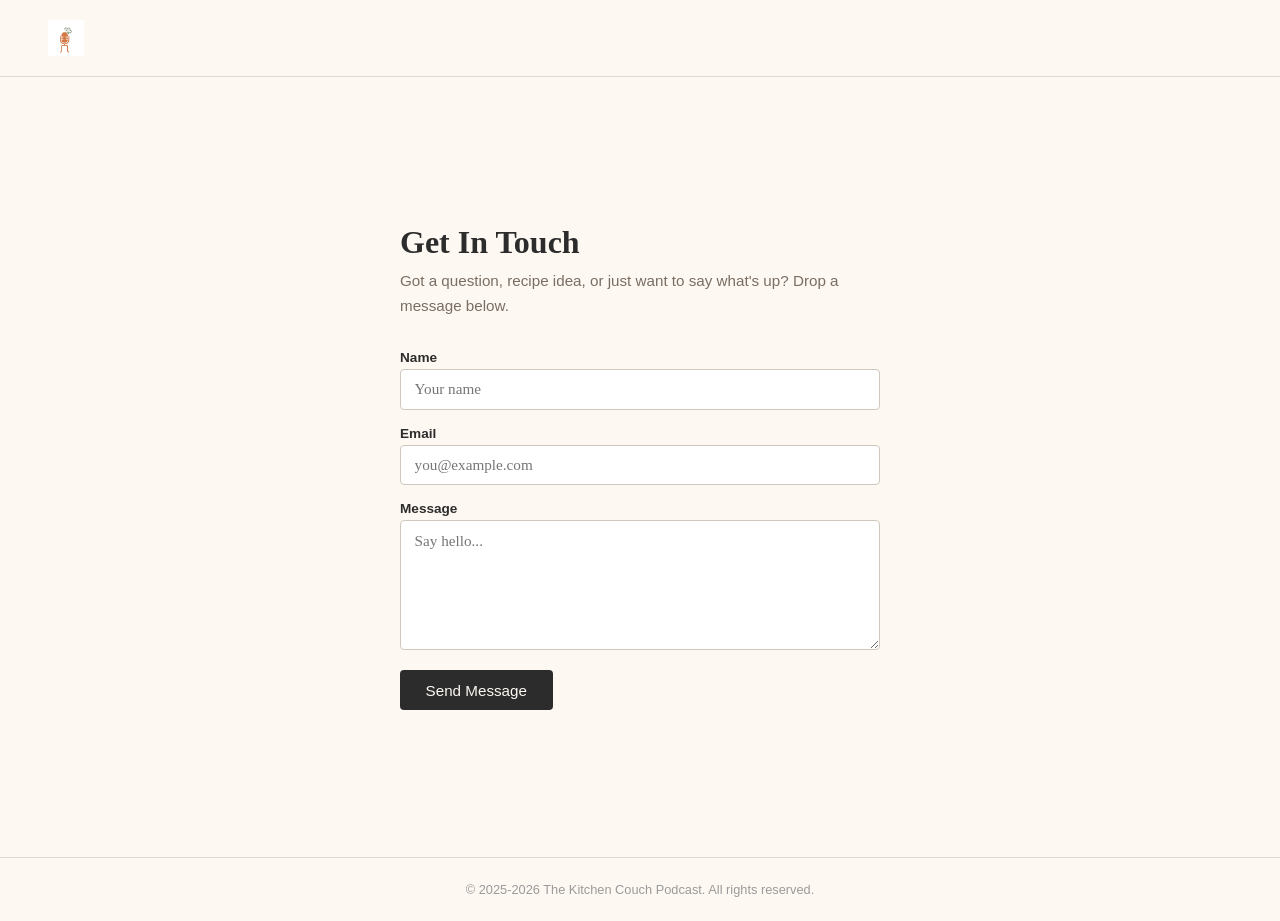
==== contact.html @ 45bda7d1 "march update pt 2" ====
<!DOCTYPE html>
<html lang="en">
<head>
  <meta charset="UTF-8" />
  <meta name="viewport" content="width=device-width, initial-scale=1.0" />
  <title>Contact — The Kitchen Couch Podcast</title>
  <link rel="stylesheet" href="styles.css" />
</head>
<body>

  <nav class="page-nav">
    <a href="index.html" class="page-nav-logo">
      <img src="assets/logo.png" alt="The Kitchen Couch" class="hero-nav-logo-img" onerror="this.style.display='none';this.nextElementSibling.style.display='inline'" />
      <span class="hero-nav-logo" style="display:none">The Kitchen Couch Podcast</span>
    </a>
    <div class="hero-nav-links">
      <!-- <a href="index.html#kitchen">In The Kitchen</a>
      <a href="index.html#couch">On The Couch</a>
      <a href="index.html#dishes">Menu</a>
      <a href="index.html#about">About Me</a> -->
      <!-- <a href="contact.html">Contact</a> -->
    </div>
  </nav>

  <main class="contact-page">
    <div class="contact-container">
      <h1>Get In Touch</h1>
      <p class="contact-intro">Got a question, recipe idea, or just want to say what's up? Drop a message below.</p>
      <form>
        <div>
          <label for="name">Name</label>
          <input type="text" id="name" name="name" placeholder="Your name" />
        </div>
        <div>
          <label for="email">Email</label>
          <input type="email" id="email" name="email" placeholder="you@example.com" />
        </div>
        <div>
          <label for="message">Message</label>
          <textarea id="message" name="message" placeholder="Say hello..."></textarea>
        </div>
        <button type="submit">Send Message</button>
      </form>
    </div>
  </main>

  <footer>
    &copy; 2025-2026 The Kitchen Couch Podcast. All rights reserved.
  </footer>

</body>
</html>
---- styles.css ----
* {
  box-sizing: border-box;
  margin: 0;
  padding: 0;
}

body {
  font-family: Georgia, serif;
  background-color: #fdf8f2;
  color: #2c2c2c;
}

/* ── Hero ── */
.hero {
  background-color: #d57a46;
  color: #fdf8f2;
  min-height: auto;
  display: flex;
  flex-direction: column;
  overflow: hidden;
}

/* Nav inside hero */
.hero-nav {
  display: flex;
  align-items: center;
  justify-content: space-between;
  padding: 1.25rem 3rem;
  border-bottom: 1px solid rgba(200, 169, 126, 0.4);
}

.hero-nav-logo-img {
  height: 36px;
  width: auto;
  display: block;
}

.hero-nav-logo {
  font-family: Georgia, serif;
  font-size: 1rem;
  letter-spacing: 0.08em;
  color: #c8a97e;
  text-transform: uppercase;
}

.hero-nav-links {
  display: flex;
  gap: 0.25rem;
  flex-wrap: wrap;
}

.hero-nav-links a {
  color: #fdf8f2;
  text-decoration: none;
  font-size: 0.85rem;
  font-family: Arial, sans-serif;
  font-weight: 500;
  padding: 0.35rem 0.8rem;
  border-radius: 3px;
  transition: color 0.2s, background 0.2s;
}

.hero-nav-links a:hover {
  color: #fff;
  background: rgba(255, 255, 255, 0.15);
}

/* Hero body: text + photo */
.hero-body {
  flex: 1;
  display: grid;
  grid-template-columns: 1fr 1fr;
  align-items: center;
  gap: 2rem;
  padding: 2.5rem 3rem 2rem 5rem;
  max-width: 1200px;
  width: 100%;
  margin: 0 auto;
}

.hero-text {
  display: flex;
  flex-direction: column;
  gap: 1.25rem;
}

.hero-eyebrow {
  font-family: Arial, sans-serif;
  font-size: 0.8rem;
  letter-spacing: 0.2em;
  text-transform: uppercase;
  color: #c8a97e;
}

.hero-logo {
  max-width: 560px;
  height: auto;
}

.hero-title {
  font-family: Georgia, serif;
  font-size: clamp(2.6rem, 5vw, 4.2rem);
  line-height: 1.1;
  font-weight: normal;
  letter-spacing: -0.01em;
}

.hero-tagline {
  font-family: Arial, sans-serif;
  font-size: 0.97rem;
  line-height: 1.7;
  color: #fde8d8;
  max-width: 420px;
}

.hero-cta-row {
  display: flex;
  flex-wrap: wrap;
  gap: 1rem;
}

.hero-cta {
  display: inline-block;
  background: transparent;
  border: 2px solid #fdf8f2;
  color: #fdf8f2;
  text-decoration: none;
  font-family: Arial, sans-serif;
  font-size: 0.88rem;
  font-weight: 600;
  letter-spacing: 0.08em;
  text-transform: uppercase;
  padding: 0.75rem 2rem;
  border-radius: 2px;
  transition: background 0.2s, color 0.2s;
}

.hero-cta:hover {
  background: #fdf8f2;
  color: #2c2c2c;
}

/* Photo side */
.hero-photo-wrap {
  position: relative;
  height: 624px;
}

.hero-photo {
  width: 100%;
  height: 100%;
  object-fit: contain;
  object-position: bottom;
  display: block;
}

.hero-photo-placeholder {
  display: none;
  width: 100%;
  height: 100%;
  background: linear-gradient(160deg, #3d3530 0%, #1e1a17 100%);
  border: 2px dashed rgba(200, 169, 126, 0.4);
  border-radius: 4px;
  flex-direction: column;
  align-items: center;
  justify-content: center;
  font-family: Arial, sans-serif;
  font-size: 0.95rem;
  color: #8a8078;
  gap: 0.5rem;
  text-align: center;
}

.hero-photo-placeholder span {
  font-size: 0.78rem;
  color: #6a6058;
  font-style: italic;
}

/* ── Sections ── */
main {
  margin: 0 auto;
  padding: 0;
}

section {
  margin-top: 3rem;
  scroll-margin-top: 80px;
}

section h2 {
  font-size: 1.6rem;
  border-bottom: 3px solid #c8a97e;
  padding-bottom: 0.5rem;
  margin-bottom: 1.25rem;
}

/* Full-page sections */
.full-section {
  display: flex;
  align-items: center;
  justify-content: center;
  margin-top: 0;
  padding: 3rem 1.5rem;
  scroll-margin-top: 0;
}

.full-section .section-inner {
  max-width: 1400px;
  width: 100%;
}

.section-header {
  text-align: center;
  margin-bottom: 2rem;
}

.section-header h2 {
  font-size: 2.2rem;
  border-bottom: none;
  padding-bottom: 0;
  margin-bottom: 0.75rem;
}

.section-subtitle {
  font-family: Arial, sans-serif;
  font-size: 1rem;
  color: #7a6e63;
  font-style: italic;
  max-width: 480px;
  margin: 0 auto;
  line-height: 1.6;
}

/* Dark alternate section */
.section-dark {
  background-color: #748c6f;
  color: #fdf8f2;
}

.section-dark .section-header h2 {
  color: #fdf8f2;
}

.section-dark .section-subtitle {
  color: #b0a898;
}

.section-dark .card {
  background: transparent;
  border: none;
}

.section-dark .card h3 {
  color: #fdf8f2;
}

.section-dark .card p {
  color: #b0a898;
}

.section-dark .card .ep-meta {
  color: #c8a97e;
}

.section-dark .carousel-btn {
  background: #fdf8f2;
  color: #748c6f;
}

.section-dark .carousel-btn:hover {
  background: #fff;
}

.section-dark .dot {
  background: #5f7a59;
}

.section-dark .dot.active {
  background: #c8a97e;
}

/* Non-full sections (Menu, About) get constrained width */
#dishes,
#about {
  max-width: 960px;
  margin-left: auto;
  margin-right: auto;
  padding-left: 1.5rem;
  padding-right: 1.5rem;
  padding-bottom: 4rem;
}

/* ── Contact page ── */
.page-nav {
  display: flex;
  align-items: center;
  justify-content: space-between;
  padding: 1.25rem 3rem;
  border-bottom: 1px solid #e0d8cf;
  background: #fdf8f2;
}

.page-nav-logo {
  text-decoration: none;
  display: flex;
  align-items: center;
}

.contact-page {
  min-height: calc(100vh - 120px);
  display: flex;
  align-items: center;
  justify-content: center;
  padding: 3rem 1.5rem;
}

.contact-container {
  max-width: 480px;
  width: 100%;
}

.contact-container h1 {
  font-size: 2rem;
  margin-bottom: 0.5rem;
}

.contact-intro {
  font-family: Arial, sans-serif;
  font-size: 0.95rem;
  color: #7a6e63;
  line-height: 1.6;
  margin-bottom: 2rem;
}

.contact-container form {
  display: flex;
  flex-direction: column;
  gap: 1rem;
}

.contact-container label {
  font-family: Arial, sans-serif;
  font-size: 0.85rem;
  font-weight: 600;
  margin-bottom: 0.25rem;
  display: block;
}

.contact-container input,
.contact-container textarea {
  width: 100%;
  padding: 0.65rem 0.85rem;
  border: 1px solid #d0c8be;
  border-radius: 4px;
  font-size: 0.95rem;
  font-family: Georgia, serif;
  background: #fff;
}

.contact-container textarea {
  min-height: 130px;
  resize: vertical;
}

.contact-container button {
  align-self: flex-start;
  background-color: #2c2c2c;
  color: #fdf8f2;
  border: none;
  padding: 0.7rem 1.6rem;
  font-size: 0.95rem;
  border-radius: 4px;
  cursor: pointer;
  transition: background 0.2s;
}

.contact-container button:hover {
  background-color: #c8a97e;
  color: #2c2c2c;
}

/* ── Carousel ── */
.carousel {
  position: relative;
  padding: 0 3rem;
}

.carousel-viewport {
  overflow: hidden;
  border-radius: 6px;
}

.carousel-track {
  display: flex;
  gap: 1rem;
  transition: transform 0.4s ease;
  position: relative;
}

.carousel-btn {
  position: absolute;
  top: 40%;
  transform: translateY(-50%);
  background: #c8a97e;
  border: none;
  color: #fff;
  font-size: 2rem;
  width: 2.5rem;
  height: 2.5rem;
  border-radius: 50%;
  cursor: pointer;
  z-index: 1;
  line-height: 1;
  display: flex;
  align-items: center;
  justify-content: center;
  transition: background 0.2s;
}

.carousel-btn:hover {
  background: #2c2c2c;
}

.prev-btn { left: 0; }
.next-btn { right: 0; }

.carousel-dots {
  display: flex;
  justify-content: center;
  gap: 0.5rem;
  margin-top: 1rem;
}

.dot {
  width: 9px;
  height: 9px;
  border-radius: 50%;
  background: #d0c8be;
  cursor: pointer;
  border: none;
  padding: 0;
  transition: background 0.2s;
}

.dot.active {
  background: #c8a97e;
}

/* ── Episode Cards ── */
.card {
  flex: 0 0 calc((100% - 4 * 1rem) / 5);
  min-width: 0;
  background: transparent;
  border: none;
  border-radius: 8px;
  padding: 0;
  box-sizing: border-box;
  overflow: hidden;
}

.card h3 {
  font-size: 0.85rem;
  margin: 0.6rem 0 0.25rem;
  line-height: 1.3;
}

.card p {
  font-size: 0.78rem;
  color: #5a5a5a;
  font-family: Arial, sans-serif;
  line-height: 1.4;
}

.card .ep-meta {
  margin-top: 0.3rem;
  font-size: 0.72rem;
  color: #c8a97e;
  font-family: Arial, sans-serif;
  font-weight: 600;
}

.card-video {
  position: relative;
  padding-bottom: 56.25%;
  height: 0;
  overflow: hidden;
  border-radius: 8px;
}

.card-video iframe {
  position: absolute;
  top: 0;
  left: 0;
  width: 100%;
  height: 100%;
  border-radius: 8px;
}

.card-spotify {
  margin-top: 0.5rem;
  border-radius: 8px;
}

/* ── Dishes ── */
.dish-list {
  list-style: none;
  display: grid;
  grid-template-columns: repeat(auto-fill, minmax(220px, 1fr));
  gap: 0.75rem;
}

.dish-list li {
  background: #fff;
  border-left: 4px solid #c8a97e;
  padding: 0.75rem 1rem;
  border-radius: 0 4px 4px 0;
  font-family: Arial, sans-serif;
  font-size: 0.9rem;
  color: #3a3a3a;
}

/* ── About ── */
#about p {
  font-size: 1rem;
  line-height: 1.8;
  color: #3a3a3a;
  max-width: 680px;
}


/* ── Footer ── */
footer {
  text-align: center;
  padding: 1.5rem;
  font-family: Arial, sans-serif;
  font-size: 0.8rem;
  color: #9a9a9a;
  border-top: 1px solid #e0d8cf;
}

/* ── Modal ── */
.modal-overlay {
  display: none;
  position: fixed;
  inset: 0;
  background: rgba(0, 0, 0, 0.55);
  z-index: 100;
  align-items: center;
  justify-content: center;
  padding: 1rem;
}

.modal-overlay.open {
  display: flex;
}

.modal {
  background: #fdf8f2;
  border-radius: 8px;
  max-width: 560px;
  width: 100%;
  padding: 2rem;
  position: relative;
  max-height: 90vh;
  overflow-y: auto;
}

.modal h3 {
  font-size: 1.2rem;
  margin-bottom: 0.5rem;
}

.modal .ep-meta {
  font-size: 0.8rem;
  color: #c8a97e;
  font-family: Arial, sans-serif;
  font-weight: 600;
  margin-bottom: 1rem;
}

.modal p {
  font-size: 0.95rem;
  line-height: 1.7;
  color: #3a3a3a;
  font-family: Arial, sans-serif;
}

.modal-close {
  position: absolute;
  top: 1rem;
  right: 1rem;
  background: none;
  border: none;
  font-size: 1.4rem;
  cursor: pointer;
  color: #7a6e63;
  line-height: 1;
}

.modal-close:hover {
  color: #2c2c2c;
}

.read-more {
  background: none;
  border: none;
  color: #c8a97e;
  font-family: Arial, sans-serif;
  font-size: 0.82rem;
  font-weight: 600;
  cursor: pointer;
  padding: 0;
  margin-left: 4px;
  text-decoration: underline;
}

.read-more:hover {
  color: #2c2c2c;
}

/* ── Responsive ── */
@media (max-width: 900px) {
  .hero-body {
    grid-template-columns: 1fr;
    padding: 2.5rem 2rem;
    gap: 2.5rem;
  }
  .hero-photo-wrap {
    height: 340px;
  }
  .hero-nav {
    padding: 1rem 2rem;
  }
}

@media (max-width: 700px) {
  .carousel { padding: 0 2rem; }
  .card { flex: 0 0 100%; }
  .hero-nav,
  .page-nav {
    flex-direction: column;
    gap: 0.75rem;
    align-items: flex-start;
  }
  .full-section {
    padding: 3rem 1rem;
  }
  .section-header h2 {
    font-size: 1.6rem;
  }
}

@media (max-width: 600px) {
  .hero-nav-links a { font-size: 0.75rem; padding: 0.3rem 0.5rem; }
}
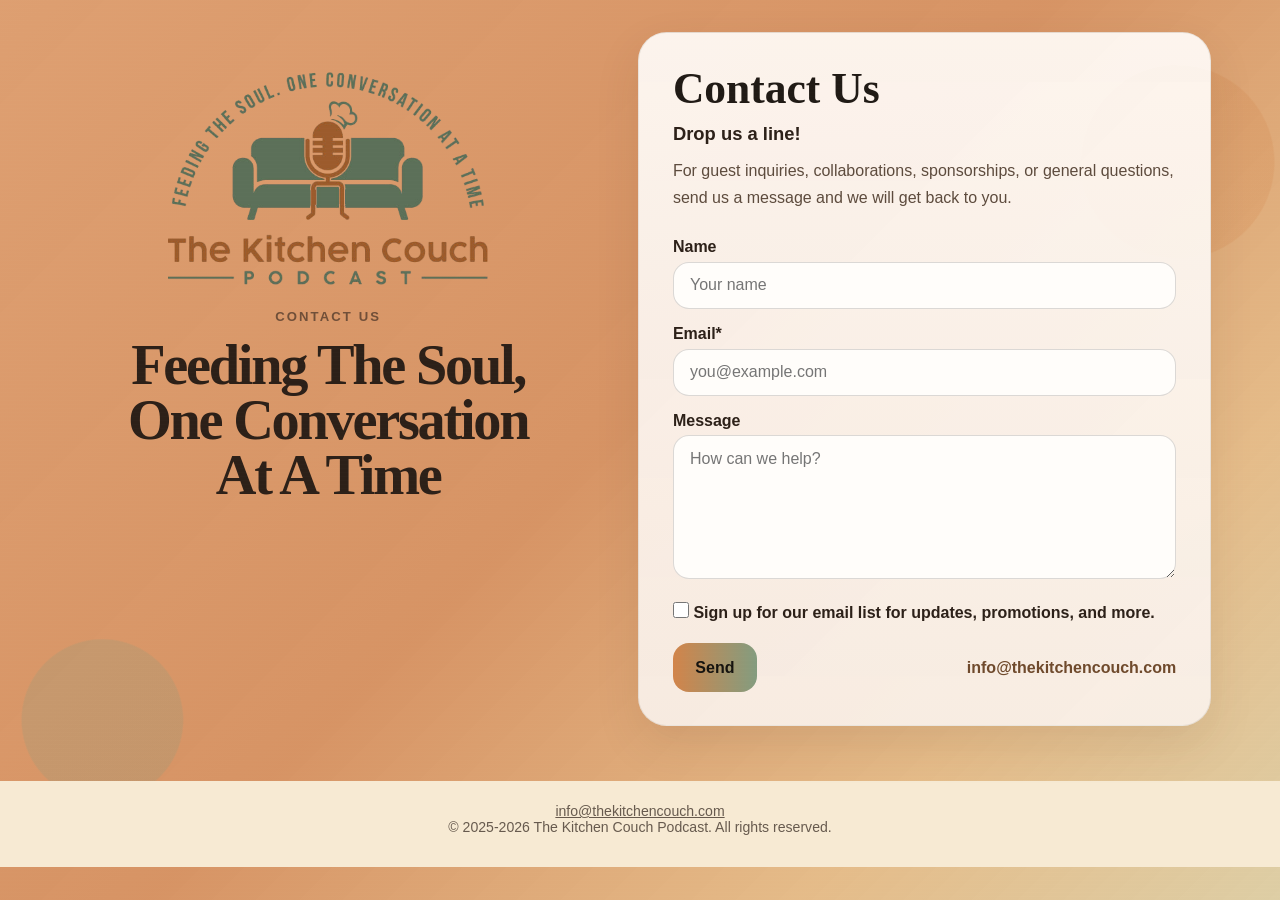
==== commit 389ee160: "added contact page" ====
--- a/contact.html
+++ b/contact.html
@@ -6,47 +6,76 @@
   <title>Contact — The Kitchen Couch Podcast</title>
   <link rel="stylesheet" href="styles.css" />
 </head>
-<body>
+<body class="contact-body">
+  <div class="site-shell">
+    <main class="contact-page">
+      <section class="contact-hero">
+        <img src="assets/logo-nobg-tight.png" alt="The Kitchen Couch Podcast logo" class="contact-logo-mark" />
+        <p class="contact-kicker">Contact Us</p>
+        <h1>Feeding The Soul,<br />One Conversation<br />At A Time</h1>
+      </section>
 
-  <nav class="page-nav">
-    <a href="index.html" class="page-nav-logo">
-      <img src="assets/logo.png" alt="The Kitchen Couch" class="hero-nav-logo-img" onerror="this.style.display='none';this.nextElementSibling.style.display='inline'" />
-      <span class="hero-nav-logo" style="display:none">The Kitchen Couch Podcast</span>
-    </a>
-    <div class="hero-nav-links">
-      <!-- <a href="index.html#kitchen">In The Kitchen</a>
-      <a href="index.html#couch">On The Couch</a>
-      <a href="index.html#dishes">Menu</a>
-      <a href="index.html#about">About Me</a> -->
-      <!-- <a href="contact.html">Contact</a> -->
-    </div>
-  </nav>
+      <section class="contact-container">
+        <h2>Contact Us</h2>
+        <p class="contact-intro">Drop us a line!</p>
+        <p class="contact-copy">For guest inquiries, collaborations, sponsorships, or general questions, send us a message and we will get back to you.</p>
 
-  <main class="contact-page">
-    <div class="contact-container">
-      <h1>Get In Touch</h1>
-      <p class="contact-intro">Got a question, recipe idea, or just want to say what's up? Drop a message below.</p>
-      <form>
-        <div>
-          <label for="name">Name</label>
-          <input type="text" id="name" name="name" placeholder="Your name" />
-        </div>
-        <div>
-          <label for="email">Email</label>
-          <input type="email" id="email" name="email" placeholder="you@example.com" />
-        </div>
-        <div>
-          <label for="message">Message</label>
-          <textarea id="message" name="message" placeholder="Say hello..."></textarea>
-        </div>
-        <button type="submit">Send Message</button>
-      </form>
-    </div>
-  </main>
+        <form class="contact-form" id="contact-form">
+          <div class="contact-field">
+            <label for="name">Name</label>
+            <input type="text" id="name" name="name" placeholder="Your name" />
+          </div>
 
-  <footer>
-    &copy; 2025-2026 The Kitchen Couch Podcast. All rights reserved.
-  </footer>
+          <div class="contact-field">
+            <label for="email">Email<span aria-hidden="true">*</span></label>
+            <input type="email" id="email" name="email" placeholder="you@example.com" required />
+          </div>
 
+          <div class="contact-field">
+            <label for="message">Message</label>
+            <textarea id="message" name="message" placeholder="How can we help?"></textarea>
+          </div>
+
+          <label class="contact-checkbox">
+            <input type="checkbox" id="updates" name="updates" />
+            <span>Sign up for our email list for updates, promotions, and more.</span>
+          </label>
+
+          <div class="contact-actions">
+            <button type="submit">Send</button>
+            <a class="contact-email-link" href="mailto:info@thekitchencouch.com">info@thekitchencouch.com</a>
+          </div>
+        </form>
+      </section>
+    </main>
+
+    <footer>
+      <p><a href="mailto:info@thekitchencouch.com">info@thekitchencouch.com</a></p>
+      &copy; 2025-2026 The Kitchen Couch Podcast. All rights reserved.
+    </footer>
+  </div>
+
+  <script>
+    const contactForm = document.getElementById("contact-form");
+    if (contactForm) {
+      contactForm.addEventListener("submit", (event) => {
+        event.preventDefault();
+
+        const formData = new FormData(contactForm);
+        const name = (formData.get("name") || "").toString().trim();
+        const email = (formData.get("email") || "").toString().trim();
+        const message = (formData.get("message") || "").toString().trim();
+        const wantsUpdates = formData.get("updates") ? "Yes" : "No";
+
+        const subjectName = name || "Website Inquiry";
+        const subject = encodeURIComponent(`Kitchen Couch Contact - ${subjectName}`);
+        const body = encodeURIComponent(
+          `Name: ${name || "N/A"}\nEmail: ${email}\nEmail List Sign Up: ${wantsUpdates}\n\nMessage:\n${message || "N/A"}`
+        );
+
+        window.location.href = `mailto:info@thekitchencouch.com?subject=${subject}&body=${body}`;
+      });
+    }
+  </script>
 </body>
 </html>
--- a/styles.css
+++ b/styles.css
@@ -1,554 +1,1133 @@
+:root {
+  --orange: #d2844a;
+  --orange-deep: #bc7342;
+  --orange-soft: #e2a26f;
+  --green: #839c7f;
+  --green-deep: #667c62;
+  --green-soft: #a4b7a0;
+  --cream: #fdf8f2;
+  --ink: #2c2018;
+  --ink-soft: #5d4b3d;
+  --line: rgba(253, 248, 242, 0.28);
+  --shadow: 0 22px 70px rgba(60, 33, 14, 0.18);
+}
+
 * {
   box-sizing: border-box;
   margin: 0;
   padding: 0;
 }
 
+html {
+  scroll-behavior: smooth;
+}
+
 body {
-  font-family: Georgia, serif;
-  background-color: #fdf8f2;
-  color: #2c2c2c;
-}
-
-/* ── Hero ── */
+  min-height: 100vh;
+  font-family: "Trebuchet MS", "Gill Sans", sans-serif;
+  color: var(--ink);
+  background:
+    radial-gradient(circle at top left, rgba(240, 177, 123, 0.28), transparent 28%),
+    radial-gradient(circle at 85% 18%, rgba(169, 197, 152, 0.34), transparent 24%),
+    linear-gradient(180deg, #f4d6bc 0%, #f1e5d7 18%, #ddebd9 52%, #f6e3d2 100%);
+  overflow-x: hidden;
+}
+
+img {
+  display: block;
+  max-width: 100%;
+}
+
+a {
+  color: inherit;
+}
+
+.site-shell {
+  position: relative;
+  overflow: clip;
+}
+
+.site-shell::before,
+.site-shell::after {
+  content: "";
+  position: fixed;
+  width: 42vw;
+  height: 42vw;
+  border-radius: 50%;
+  filter: blur(110px);
+  opacity: 0.3;
+  pointer-events: none;
+  z-index: -1;
+}
+
+.site-shell::before {
+  top: -10vw;
+  left: -12vw;
+  background: rgba(213, 122, 70, 0.65);
+}
+
+.site-shell::after {
+  right: -10vw;
+  bottom: 10vh;
+  background: rgba(95, 132, 89, 0.55);
+}
+
+.immersive-main::after {
+  content: "";
+  position: absolute;
+  inset: 0;
+  pointer-events: none;
+  background:
+    radial-gradient(circle at 6% 24%, rgba(213, 122, 70, 0.22) 0 2.7rem, transparent 2.8rem),
+    radial-gradient(circle at 9% 28%, rgba(253, 248, 242, 0.55) 0 0.7rem, transparent 0.75rem),
+    radial-gradient(circle at 94% 17%, rgba(95, 132, 89, 0.2) 0 3.1rem, transparent 3.2rem),
+    radial-gradient(circle at 88% 20%, rgba(253, 248, 242, 0.5) 0 0.82rem, transparent 0.9rem),
+    radial-gradient(circle at 10% 78%, rgba(95, 132, 89, 0.18) 0 4rem, transparent 4.1rem),
+    radial-gradient(circle at 92% 74%, rgba(213, 122, 70, 0.18) 0 3.4rem, transparent 3.5rem),
+    radial-gradient(circle at 86% 79%, rgba(253, 248, 242, 0.46) 0 0.92rem, transparent 1rem);
+  z-index: 0;
+}
+
 .hero {
-  background-color: #d57a46;
-  color: #fdf8f2;
-  min-height: auto;
-  display: flex;
-  flex-direction: column;
-  overflow: hidden;
-}
-
-/* Nav inside hero */
+  position: relative;
+  min-height: 100vh;
+  padding: 1.4rem clamp(1.2rem, 2vw, 2rem) 0;
+  color: var(--cream);
+  background:
+    radial-gradient(circle at 12% 15%, rgba(255, 225, 196, 0.18), transparent 20%),
+    radial-gradient(circle at 78% 20%, rgba(190, 228, 176, 0.24), transparent 22%),
+    radial-gradient(circle at 50% 72%, rgba(245, 216, 176, 0.16), transparent 28%),
+    linear-gradient(135deg, #c96f3e 0%, #d8864d 33%, #6f8d63 68%, #537651 100%);
+}
+
+.hero::before,
+.hero::after {
+  content: "";
+  position: absolute;
+  border-radius: 44% 56% 59% 41% / 43% 40% 60% 57%;
+  opacity: 0.35;
+  animation: floatBlob 16s ease-in-out infinite;
+}
+
+.hero::before {
+  width: 28rem;
+  height: 28rem;
+  top: -8rem;
+  right: -8rem;
+  background: rgba(255, 192, 115, 0.32);
+}
+
+.hero::after {
+  width: 22rem;
+  height: 22rem;
+  left: -7rem;
+  bottom: 12rem;
+  background: rgba(104, 145, 103, 0.28);
+  animation-duration: 20s;
+}
+
+.hero-aurora,
+.hero-grid,
+.hero-ribbon,
+.hero-nav,
+.hero-body {
+  position: relative;
+  z-index: 1;
+}
+
+.hero-aurora {
+  position: absolute;
+  inset: auto;
+  width: 36rem;
+  height: 36rem;
+  border-radius: 50%;
+  filter: blur(80px);
+  opacity: 0.4;
+  animation: pulseGlow 11s ease-in-out infinite;
+}
+
+.hero-aurora-left {
+  top: 6rem;
+  left: -8rem;
+  background: rgba(255, 189, 126, 0.6);
+}
+
+.hero-aurora-right {
+  right: -6rem;
+  bottom: 7rem;
+  background: rgba(112, 151, 104, 0.45);
+  animation-delay: -5s;
+}
+
+.hero-grid {
+  position: absolute;
+  inset: 0;
+  background-image:
+    linear-gradient(rgba(255, 255, 255, 0.08) 1px, transparent 1px),
+    linear-gradient(90deg, rgba(255, 255, 255, 0.08) 1px, transparent 1px);
+  background-size: 52px 52px;
+  mask-image: linear-gradient(to bottom, rgba(0, 0, 0, 0.28), transparent 78%);
+  opacity: 0.3;
+}
+
 .hero-nav {
+  max-width: 1280px;
+  margin: 0 auto;
   display: flex;
   align-items: center;
   justify-content: space-between;
-  padding: 1.25rem 3rem;
-  border-bottom: 1px solid rgba(200, 169, 126, 0.4);
+  gap: 1rem;
+}
+
+.hero-brand {
+  display: inline-flex;
+  align-items: center;
+  gap: 0.9rem;
+  text-decoration: none;
 }
 
 .hero-nav-logo-img {
-  height: 36px;
-  width: auto;
-  display: block;
-}
-
-.hero-nav-logo {
-  font-family: Georgia, serif;
-  font-size: 1rem;
+  width: 3rem;
+  height: 3rem;
+  border-radius: 50%;
+  object-fit: cover;
+  box-shadow: 0 8px 20px rgba(0, 0, 0, 0.18);
+}
+
+.hero-brand-text {
+  font-family: Georgia, "Times New Roman", serif;
+  font-size: 0.98rem;
   letter-spacing: 0.08em;
-  color: #c8a97e;
   text-transform: uppercase;
 }
 
 .hero-nav-links {
   display: flex;
-  gap: 0.25rem;
+  align-items: center;
+  gap: 0.7rem;
   flex-wrap: wrap;
 }
 
 .hero-nav-links a {
-  color: #fdf8f2;
   text-decoration: none;
-  font-size: 0.85rem;
-  font-family: Arial, sans-serif;
-  font-weight: 500;
-  padding: 0.35rem 0.8rem;
-  border-radius: 3px;
-  transition: color 0.2s, background 0.2s;
+  padding: 0.75rem 1rem;
+  border-radius: 999px;
+  font-size: 0.9rem;
+  background: rgba(255, 255, 255, 0.08);
+  border: 1px solid rgba(255, 255, 255, 0.15);
+  backdrop-filter: blur(8px);
+  transition: transform 180ms ease, background 180ms ease, border-color 180ms ease;
 }
 
 .hero-nav-links a:hover {
-  color: #fff;
-  background: rgba(255, 255, 255, 0.15);
-}
-
-/* Hero body: text + photo */
+  transform: translateY(-2px);
+  background: rgba(255, 255, 255, 0.16);
+  border-color: rgba(255, 255, 255, 0.28);
+}
+
 .hero-body {
-  flex: 1;
+  max-width: 1280px;
+  margin: 0 auto;
+  min-height: calc(100vh - 6rem);
+  display: grid;
+  grid-template-columns: minmax(0, 1.05fr) minmax(370px, 0.95fr);
+  align-items: center;
+  gap: clamp(2rem, 4vw, 4rem);
+  padding: 3.5rem 0 4.5rem;
+}
+
+.hero-text {
+  max-width: 40rem;
+}
+
+.hero-kicker,
+.section-kicker,
+.closing-kicker,
+.story-label,
+.duality-tag,
+.hero-stage-badge {
+  display: inline-flex;
+  align-items: center;
+  gap: 0.45rem;
+  letter-spacing: 0.14em;
+  text-transform: uppercase;
+  font-weight: 700;
+  font-size: 0.76rem;
+}
+
+.hero-kicker {
+  padding: 0.7rem 1rem;
+  border-radius: 999px;
+  background: rgba(253, 248, 242, 0.12);
+  border: 1px solid rgba(253, 248, 242, 0.24);
+  margin-bottom: 1.2rem;
+}
+
+.hero-title,
+.section-intro h2,
+.section-header h2,
+.closing-shell h2,
+.duality-card h3 {
+  font-family: Georgia, "Times New Roman", serif;
+}
+
+.hero-title {
+  font-size: clamp(3rem, 6vw, 5.9rem);
+  line-height: 0.95;
+  letter-spacing: -0.05em;
+  text-wrap: balance;
+}
+
+.title-soul {
+  color: #ffe5c4;
+}
+
+.title-mind {
+  color: #d9f0c7;
+}
+
+.hero-copy {
+  margin-top: 1.4rem;
+  max-width: 36rem;
+  font-size: 1.08rem;
+  line-height: 1.8;
+  color: rgba(253, 248, 242, 0.9);
+}
+
+.hero-cta-row {
+  display: flex;
+  gap: 1rem;
+  flex-wrap: wrap;
+  margin-top: 2rem;
+}
+
+.hero-cta {
+  text-decoration: none;
+  padding: 1rem 1.4rem;
+  border-radius: 1.1rem;
+  font-weight: 700;
+  letter-spacing: 0.04em;
+  transition: transform 220ms ease, box-shadow 220ms ease, background 220ms ease, color 220ms ease;
+}
+
+.hero-cta:hover {
+  transform: translateY(-4px) scale(1.02);
+}
+
+.hero-cta-primary {
+  color: var(--ink);
+  background: var(--cream);
+  box-shadow: 0 16px 35px rgba(71, 37, 14, 0.18);
+}
+
+.hero-cta-secondary {
+  color: var(--cream);
+  background: rgba(255, 255, 255, 0.08);
+  border: 1px solid rgba(253, 248, 242, 0.28);
+  backdrop-filter: blur(8px);
+}
+
+.hero-pills {
+  display: flex;
+  flex-wrap: wrap;
+  gap: 0.7rem;
+  margin-top: 1.6rem;
+}
+
+.hero-pills span {
+  padding: 0.72rem 0.92rem;
+  border-radius: 999px;
+  background: rgba(255, 255, 255, 0.08);
+  border: 1px solid rgba(253, 248, 242, 0.2);
+  color: rgba(253, 248, 242, 0.92);
+  font-size: 0.88rem;
+}
+
+.hero-stage {
+  position: relative;
+  min-height: 40rem;
+  transform-style: preserve-3d;
+  transition: transform 260ms ease;
+}
+
+.hero-stage-orb {
+  position: absolute;
+  border-radius: 50%;
+  filter: blur(2px);
+  animation: orbitBob 9s ease-in-out infinite;
+}
+
+.hero-stage-orb-one {
+  width: 9rem;
+  height: 9rem;
+  top: 1.2rem;
+  left: 2rem;
+  background: radial-gradient(circle at 35% 35%, #ffd696, #e08b4f 70%);
+}
+
+.hero-stage-orb-two {
+  width: 7rem;
+  height: 7rem;
+  right: 1.5rem;
+  bottom: 4rem;
+  background: radial-gradient(circle at 35% 35%, #cee6bf, #6d8d62 72%);
+  animation-delay: -4s;
+}
+
+.hero-stage-card {
+  position: absolute;
+  border-radius: 2rem;
+  backdrop-filter: blur(14px);
+  border: 1px solid rgba(253, 248, 242, 0.24);
+  box-shadow: var(--shadow);
+}
+
+.hero-stage-photo {
+  inset: 1.2rem 4rem 6rem 0;
+  overflow: hidden;
+  background:
+    radial-gradient(circle at 25% 15%, rgba(253, 248, 242, 0.4), transparent 18%),
+    linear-gradient(160deg, rgba(253, 248, 242, 0.18), rgba(253, 248, 242, 0.06));
+}
+
+.hero-stage-badge {
+  position: absolute;
+  top: 1.2rem;
+  right: 1.2rem;
+  z-index: 2;
+  padding: 0.8rem 1rem;
+  border-radius: 999px;
+  background: rgba(42, 29, 20, 0.44);
+  color: var(--cream);
+  border: 1px solid rgba(253, 248, 242, 0.25);
+}
+
+.hero-photo-cutout {
+  position: absolute;
+  bottom: 0;
+  left: 50%;
+  width: min(100%, 32rem);
+  transform: translateX(-50%);
+  object-fit: contain;
+  filter: drop-shadow(0 28px 44px rgba(40, 23, 8, 0.28));
+}
+
+.hero-stage-story {
+  right: 0;
+  bottom: 0;
+  width: min(26rem, 90%);
+  padding: 1.2rem;
+  background: rgba(253, 248, 242, 0.88);
+  color: var(--ink);
+}
+
+.hero-logo {
+  width: 100%;
+  border-radius: 1.4rem;
+  aspect-ratio: 16 / 9;
+  object-fit: cover;
+  box-shadow: 0 12px 28px rgba(70, 39, 22, 0.12);
+}
+
+.story-split {
   display: grid;
   grid-template-columns: 1fr 1fr;
+  gap: 0.9rem;
+  margin-top: 1rem;
+}
+
+.story-split > div {
+  padding: 1rem;
+  border-radius: 1.2rem;
+  background: linear-gradient(180deg, rgba(255, 255, 255, 0.72), rgba(246, 237, 228, 0.88));
+}
+
+.story-label {
+  color: var(--orange-deep);
+  margin-bottom: 0.55rem;
+}
+
+.story-split p {
+  color: var(--ink-soft);
+  line-height: 1.55;
+  font-size: 0.95rem;
+}
+
+.hero-ribbon {
+  overflow: hidden;
+  padding: 1rem 0 1.1rem;
+  border-top: 1px solid rgba(253, 248, 242, 0.15);
+  border-bottom: 1px solid rgba(253, 248, 242, 0.15);
+  background: linear-gradient(90deg, rgba(253, 248, 242, 0.07), rgba(253, 248, 242, 0.12), rgba(253, 248, 242, 0.07));
+}
+
+.hero-ribbon-track,
+.blend-band-copy {
+  display: flex;
+  width: max-content;
   align-items: center;
-  gap: 2rem;
-  padding: 2.5rem 3rem 2rem 5rem;
-  max-width: 1200px;
-  width: 100%;
+  gap: 1.1rem;
+  animation: marquee 22s linear infinite;
+}
+
+.hero-ribbon-track span,
+.blend-band-copy span {
+  position: relative;
+  font-size: 0.9rem;
+  letter-spacing: 0.14em;
+  text-transform: uppercase;
+  white-space: nowrap;
+}
+
+.hero-ribbon-track span::after,
+.blend-band-copy span::after {
+  content: "•";
+  margin-left: 1.1rem;
+  opacity: 0.7;
+}
+
+.immersive-main {
+  position: relative;
+  padding: 0 1.2rem 2rem;
+}
+
+.immersive-main::before {
+  content: "";
+  position: absolute;
+  inset: 0;
+  background:
+    radial-gradient(circle at 18% 14%, rgba(213, 122, 70, 0.18), transparent 18%),
+    radial-gradient(circle at 82% 36%, rgba(95, 132, 89, 0.14), transparent 16%),
+    radial-gradient(circle at 35% 76%, rgba(253, 248, 242, 0.35), transparent 20%);
+  pointer-events: none;
+}
+
+.section-shell {
+  position: relative;
+  max-width: 1280px;
   margin: 0 auto;
-}
-
-.hero-text {
-  display: flex;
-  flex-direction: column;
-  gap: 1.25rem;
-}
-
-.hero-eyebrow {
-  font-family: Arial, sans-serif;
-  font-size: 0.8rem;
-  letter-spacing: 0.2em;
-  text-transform: uppercase;
-  color: #c8a97e;
-}
-
-.hero-logo {
-  max-width: 560px;
-  height: auto;
-}
-
-.hero-title {
-  font-family: Georgia, serif;
-  font-size: clamp(2.6rem, 5vw, 4.2rem);
-  line-height: 1.1;
-  font-weight: normal;
-  letter-spacing: -0.01em;
-}
-
-.hero-tagline {
-  font-family: Arial, sans-serif;
-  font-size: 0.97rem;
-  line-height: 1.7;
-  color: #fde8d8;
-  max-width: 420px;
-}
-
-.hero-cta-row {
-  display: flex;
-  flex-wrap: wrap;
-  gap: 1rem;
-}
-
-.hero-cta {
-  display: inline-block;
-  background: transparent;
-  border: 2px solid #fdf8f2;
-  color: #fdf8f2;
-  text-decoration: none;
-  font-family: Arial, sans-serif;
-  font-size: 0.88rem;
-  font-weight: 600;
-  letter-spacing: 0.08em;
-  text-transform: uppercase;
-  padding: 0.75rem 2rem;
-  border-radius: 2px;
-  transition: background 0.2s, color 0.2s;
-}
-
-.hero-cta:hover {
-  background: #fdf8f2;
-  color: #2c2c2c;
-}
-
-/* Photo side */
-.hero-photo-wrap {
+  padding: clamp(2.5rem, 5vw, 4rem);
+  border-radius: 2.2rem;
+  overflow: hidden;
+}
+
+.section-shell::before {
+  content: "";
+  position: absolute;
+  inset: 0;
+  border-radius: inherit;
+  pointer-events: none;
+}
+
+.duality {
+  margin-top: -2rem;
   position: relative;
-  height: 624px;
-}
-
-.hero-photo {
-  width: 100%;
-  height: 100%;
-  object-fit: contain;
-  object-position: bottom;
-  display: block;
-}
-
-.hero-photo-placeholder {
-  display: none;
-  width: 100%;
-  height: 100%;
-  background: linear-gradient(160deg, #3d3530 0%, #1e1a17 100%);
-  border: 2px dashed rgba(200, 169, 126, 0.4);
-  border-radius: 4px;
-  flex-direction: column;
-  align-items: center;
-  justify-content: center;
-  font-family: Arial, sans-serif;
-  font-size: 0.95rem;
-  color: #8a8078;
-  gap: 0.5rem;
+  z-index: 2;
+}
+
+.duality-shell {
+  background:
+    radial-gradient(circle at 20% 0%, rgba(253, 248, 242, 0.95), rgba(253, 248, 242, 0.68) 34%, transparent 35%),
+    linear-gradient(120deg, rgba(255, 243, 231, 0.88), rgba(247, 233, 222, 0.66), rgba(225, 238, 218, 0.82));
+  box-shadow: 0 16px 42px rgba(79, 45, 22, 0.12);
+}
+
+.section-intro,
+.section-header,
+.closing-shell {
   text-align: center;
 }
 
-.hero-photo-placeholder span {
-  font-size: 0.78rem;
-  color: #6a6058;
-  font-style: italic;
-}
-
-/* ── Sections ── */
-main {
-  margin: 0 auto;
-  padding: 0;
-}
-
-section {
-  margin-top: 3rem;
-  scroll-margin-top: 80px;
-}
-
-section h2 {
-  font-size: 1.6rem;
-  border-bottom: 3px solid #c8a97e;
-  padding-bottom: 0.5rem;
-  margin-bottom: 1.25rem;
-}
-
-/* Full-page sections */
-.full-section {
-  display: flex;
-  align-items: center;
-  justify-content: center;
-  margin-top: 0;
-  padding: 3rem 1.5rem;
-  scroll-margin-top: 0;
-}
-
-.full-section .section-inner {
-  max-width: 1400px;
-  width: 100%;
-}
-
-.section-header {
-  text-align: center;
-  margin-bottom: 2rem;
-}
-
-.section-header h2 {
-  font-size: 2.2rem;
-  border-bottom: none;
-  padding-bottom: 0;
-  margin-bottom: 0.75rem;
-}
-
-.section-subtitle {
-  font-family: Arial, sans-serif;
-  font-size: 1rem;
-  color: #7a6e63;
-  font-style: italic;
-  max-width: 480px;
-  margin: 0 auto;
-  line-height: 1.6;
-}
-
-/* Dark alternate section */
-.section-dark {
-  background-color: #748c6f;
-  color: #fdf8f2;
-}
-
-.section-dark .section-header h2 {
-  color: #fdf8f2;
-}
-
-.section-dark .section-subtitle {
-  color: #b0a898;
-}
-
-.section-dark .card {
-  background: transparent;
-  border: none;
-}
-
-.section-dark .card h3 {
-  color: #fdf8f2;
-}
-
-.section-dark .card p {
-  color: #b0a898;
-}
-
-.section-dark .card .ep-meta {
-  color: #c8a97e;
-}
-
-.section-dark .carousel-btn {
-  background: #fdf8f2;
-  color: #748c6f;
-}
-
-.section-dark .carousel-btn:hover {
-  background: #fff;
-}
-
-.section-dark .dot {
-  background: #5f7a59;
-}
-
-.section-dark .dot.active {
-  background: #c8a97e;
-}
-
-/* Non-full sections (Menu, About) get constrained width */
-#dishes,
-#about {
-  max-width: 960px;
-  margin-left: auto;
-  margin-right: auto;
-  padding-left: 1.5rem;
-  padding-right: 1.5rem;
-  padding-bottom: 4rem;
-}
-
-/* ── Contact page ── */
-.page-nav {
-  display: flex;
-  align-items: center;
-  justify-content: space-between;
-  padding: 1.25rem 3rem;
-  border-bottom: 1px solid #e0d8cf;
-  background: #fdf8f2;
-}
-
-.page-nav-logo {
-  text-decoration: none;
-  display: flex;
-  align-items: center;
-}
-
-.contact-page {
-  min-height: calc(100vh - 120px);
-  display: flex;
-  align-items: center;
-  justify-content: center;
-  padding: 3rem 1.5rem;
-}
-
-.contact-container {
-  max-width: 480px;
-  width: 100%;
-}
-
-.contact-container h1 {
+.section-kicker,
+.closing-kicker,
+.duality-tag {
+  color: var(--orange-deep);
+}
+
+.section-intro h2,
+.section-header h2,
+.closing-shell h2 {
+  font-size: clamp(2.3rem, 4vw, 4rem);
+  line-height: 1;
+  letter-spacing: -0.04em;
+}
+
+.section-subtitle,
+.section-intro p:last-child,
+.closing-shell p {
+  max-width: 44rem;
+  margin: 1rem auto 0;
+  font-size: 1.04rem;
+  line-height: 1.75;
+  color: var(--ink-soft);
+}
+
+.duality-panels {
+  display: grid;
+  grid-template-columns: repeat(2, minmax(0, 1fr));
+  gap: 1.4rem;
+  margin-top: 2.2rem;
+}
+
+.duality-card {
+  padding: 1.8rem;
+  border-radius: 1.7rem;
+  color: var(--cream);
+  min-height: 15rem;
+  box-shadow: 0 16px 30px rgba(70, 39, 22, 0.12);
+}
+
+.duality-card h3 {
   font-size: 2rem;
-  margin-bottom: 0.5rem;
-}
-
-.contact-intro {
-  font-family: Arial, sans-serif;
-  font-size: 0.95rem;
-  color: #7a6e63;
-  line-height: 1.6;
-  margin-bottom: 2rem;
-}
-
-.contact-container form {
-  display: flex;
-  flex-direction: column;
-  gap: 1rem;
-}
-
-.contact-container label {
-  font-family: Arial, sans-serif;
-  font-size: 0.85rem;
-  font-weight: 600;
-  margin-bottom: 0.25rem;
-  display: block;
-}
-
-.contact-container input,
-.contact-container textarea {
-  width: 100%;
-  padding: 0.65rem 0.85rem;
-  border: 1px solid #d0c8be;
-  border-radius: 4px;
-  font-size: 0.95rem;
-  font-family: Georgia, serif;
-  background: #fff;
-}
-
-.contact-container textarea {
-  min-height: 130px;
-  resize: vertical;
-}
-
-.contact-container button {
-  align-self: flex-start;
-  background-color: #2c2c2c;
-  color: #fdf8f2;
-  border: none;
-  padding: 0.7rem 1.6rem;
-  font-size: 0.95rem;
-  border-radius: 4px;
-  cursor: pointer;
-  transition: background 0.2s;
-}
-
-.contact-container button:hover {
-  background-color: #c8a97e;
-  color: #2c2c2c;
-}
-
-/* ── Carousel ── */
+  line-height: 1.02;
+  margin-top: 1rem;
+}
+
+.duality-card p {
+  margin-top: 0.85rem;
+  max-width: 26rem;
+  line-height: 1.75;
+  color: rgba(253, 248, 242, 0.86);
+}
+
+.duality-card-soul {
+  background:
+    radial-gradient(circle at top right, rgba(255, 216, 162, 0.28), transparent 24%),
+    linear-gradient(145deg, #d9824d, #bb6536);
+}
+
+.duality-card-mind {
+  background:
+    radial-gradient(circle at 15% 20%, rgba(224, 244, 211, 0.24), transparent 24%),
+    linear-gradient(145deg, #6f9164, #446347);
+}
+
+.showcase-section {
+  position: relative;
+  padding: 2rem 0;
+}
+
+.showcase-section .section-shell {
+  background:
+    radial-gradient(circle at 14% 18%, rgba(255, 198, 146, 0.34), transparent 18%),
+    radial-gradient(circle at 85% 76%, rgba(171, 204, 160, 0.32), transparent 20%),
+    linear-gradient(180deg, rgba(253, 248, 242, 0.32), rgba(253, 248, 242, 0.12)),
+    linear-gradient(135deg, rgba(225, 140, 88, 0.52), rgba(248, 194, 132, 0.28) 34%, rgba(115, 154, 105, 0.3) 68%, rgba(86, 124, 81, 0.44));
+  backdrop-filter: blur(8px);
+  box-shadow: 0 20px 56px rgba(72, 41, 22, 0.14);
+}
+
+.showcase-section .section-shell::before {
+  background:
+    radial-gradient(circle at 11% 11%, rgba(255, 227, 194, 0.36) 0 1rem, transparent 1.08rem),
+    radial-gradient(circle at 15% 18%, rgba(255, 190, 126, 0.28) 0 4.2rem, transparent 4.3rem),
+    radial-gradient(circle at 74% 22%, rgba(253, 248, 242, 0.22) 0 1.5rem, transparent 1.58rem),
+    radial-gradient(circle at 88% 72%, rgba(151, 193, 140, 0.34) 0 4.6rem, transparent 4.7rem),
+    radial-gradient(circle at 83% 66%, rgba(253, 248, 242, 0.38) 0 0.95rem, transparent 1.03rem);
+}
+
+.showcase-section-couch .section-shell {
+  background:
+    radial-gradient(circle at 20% 72%, rgba(255, 208, 149, 0.3), transparent 18%),
+    radial-gradient(circle at 84% 18%, rgba(185, 219, 170, 0.3), transparent 20%),
+    linear-gradient(180deg, rgba(253, 248, 242, 0.3), rgba(253, 248, 242, 0.1)),
+    linear-gradient(125deg, rgba(92, 126, 84, 0.42), rgba(135, 173, 124, 0.28) 34%, rgba(227, 151, 97, 0.32) 68%, rgba(196, 104, 57, 0.5));
+}
+
+.showcase-section-couch .section-shell::before {
+  background:
+    radial-gradient(circle at 13% 78%, rgba(255, 194, 132, 0.28) 0 4.2rem, transparent 4.3rem),
+    radial-gradient(circle at 18% 72%, rgba(253, 248, 242, 0.4) 0 0.95rem, transparent 1.03rem),
+    radial-gradient(circle at 84% 20%, rgba(171, 209, 158, 0.34) 0 4.8rem, transparent 4.9rem),
+    radial-gradient(circle at 79% 14%, rgba(253, 248, 242, 0.38) 0 1.05rem, transparent 1.12rem),
+    radial-gradient(circle at 52% 12%, rgba(253, 248, 242, 0.16) 0 1.6rem, transparent 1.7rem);
+}
+
+.glass-carousel {
+  margin-top: 2.4rem;
+  padding: 0 4.2rem;
+}
+
 .carousel {
   position: relative;
-  padding: 0 3rem;
 }
 
 .carousel-viewport {
   overflow: hidden;
-  border-radius: 6px;
+  position: relative;
+  padding: 2rem 0;
+}
+
+.carousel-viewport::before,
+.carousel-viewport::after {
+  content: "";
+  position: absolute;
+  left: 0;
+  right: 0;
+  height: 1.2rem;
+  z-index: 2;
+  pointer-events: none;
+  background:
+    repeating-linear-gradient(
+      90deg,
+      #171a20 0 1rem,
+      #f4e7c6 1rem 1.7rem,
+      #171a20 1.7rem 3.2rem
+    );
+  box-shadow: inset 0 1px 0 rgba(244, 231, 198, 0.1);
+}
+
+.carousel-viewport::before {
+  top: 0;
+}
+
+.carousel-viewport::after {
+  bottom: 0;
 }
 
 .carousel-track {
   display: flex;
   gap: 1rem;
-  transition: transform 0.4s ease;
+  padding: 1.1rem 1.25rem;
+  transition: transform 0.45s ease;
   position: relative;
+}
+
+.carousel-track::before {
+  content: "";
+  position: absolute;
+  inset: 0;
+  border-radius: 1.4rem;
+  background:
+    linear-gradient(180deg, rgba(15, 18, 24, 0.98), rgba(28, 32, 40, 0.98));
+  box-shadow:
+    inset 0 1px 0 rgba(244, 231, 198, 0.08),
+    0 18px 32px rgba(31, 18, 10, 0.14);
+  z-index: 0;
+}
+
+.card {
+  position: relative;
+  flex: 0 0 calc((100% - 3 * 1rem) / 4);
+  min-width: 0;
+  display: flex;
+  flex-direction: column;
+  border-radius: 1.35rem;
+  overflow: hidden;
+  background: #20242e;
+  border: 2px solid rgba(17, 18, 24, 0.32);
+  box-shadow: 0 18px 34px rgba(50, 27, 14, 0.18);
+  transition: transform 220ms ease, box-shadow 220ms ease;
+  z-index: 1;
+}
+
+.card::before {
+  content: "";
+  position: absolute;
+  inset: 0 0 auto;
+  height: 0.48rem;
+  background: linear-gradient(90deg, var(--orange), var(--green), var(--orange));
+}
+
+.card:hover {
+  transform: translateY(-10px) rotate(0.8deg);
+  box-shadow: 0 22px 40px rgba(77, 46, 22, 0.16);
+}
+
+.card:nth-child(even):hover {
+  transform: translateY(-8px) rotate(-0.8deg);
+}
+
+.vhs-shell {
+  position: relative;
+  padding: 0.9rem 0.9rem 0;
+  background:
+    repeating-linear-gradient(
+      to bottom,
+      rgba(255, 255, 255, 0.05) 0,
+      rgba(255, 255, 255, 0.05) 2px,
+      transparent 2px,
+      transparent 14px
+    ),
+    linear-gradient(180deg, #2a2f3a, #232730);
+}
+
+.vhs-shell::before,
+.vhs-shell::after {
+  content: "";
+  position: absolute;
+  top: 50%;
+  width: 0.45rem;
+  height: 58%;
+  transform: translateY(-50%);
+  border-radius: 999px;
+  background:
+    repeating-linear-gradient(
+      180deg,
+      rgba(244, 231, 198, 0.9) 0 0.65rem,
+      transparent 0.65rem 1.35rem
+    );
+  opacity: 0.65;
+}
+
+.vhs-shell::before {
+  left: 0.22rem;
+}
+
+.vhs-shell::after {
+  right: 0.22rem;
+}
+
+.vhs-topline {
+  display: flex;
+  align-items: center;
+  justify-content: flex-start;
+  gap: 0.6rem;
+  padding: 0 0.12rem 0.55rem;
+}
+
+.vhs-format {
+  color: #ff8454;
+  font-size: 0.66rem;
+  font-weight: 800;
+  letter-spacing: 0.22em;
+  text-transform: uppercase;
+}
+
+.vhs-label {
+  display: grid;
+  grid-template-columns: minmax(0, 1fr) auto;
+  gap: 0.7rem;
+  align-items: start;
+  padding: 1rem;
+  border: 2px solid rgba(255, 245, 220, 0.78);
+  background:
+    linear-gradient(135deg, rgba(244, 231, 198, 0.96), rgba(251, 244, 223, 0.92));
+  box-shadow: inset 0 0 0 1px rgba(57, 43, 25, 0.1);
+}
+
+.vhs-label-copy {
+  min-width: 0;
+}
+
+.vhs-mini {
+  display: inline-block;
+  margin-bottom: 0.45rem;
+  color: var(--orange-deep);
+  font-size: 0.68rem;
+  font-weight: 800;
+  letter-spacing: 0.18em;
+  text-transform: uppercase;
+}
+
+.vhs-label h3 {
+  color: #1f1b16;
+  font-size: 1.28rem;
+  line-height: 1.02;
+  letter-spacing: -0.03em;
+  display: -webkit-box;
+  -webkit-line-clamp: 4;
+  -webkit-box-orient: vertical;
+  overflow: hidden;
+}
+
+.vhs-toggle-wrap {
+  display: flex;
+  align-items: start;
+}
+
+.vhs-window-wrap {
+  position: relative;
+  padding: 0.95rem 0 0;
+}
+
+.card-video {
+  position: relative;
+  padding-bottom: 58%;
+  height: 0;
+  overflow: hidden;
+  background: #11141b;
+  border: 2px solid rgba(247, 235, 199, 0.72);
+  box-shadow:
+    inset 0 0 0 0.45rem rgba(246, 227, 178, 0.22),
+    0 10px 22px rgba(10, 11, 16, 0.24);
+}
+
+.card-video img,
+.card-video iframe {
+  position: absolute;
+  inset: 0;
+  width: 100%;
+  height: 100%;
+}
+
+.card-video img {
+  object-fit: cover;
+  transform: scale(1.02);
+  filter: saturate(1) contrast(0.96) brightness(0.84);
+}
+
+.card-video-fallback {
+  background:
+    radial-gradient(circle at 20% 25%, rgba(255, 206, 154, 0.4), transparent 20%),
+    linear-gradient(135deg, rgba(211, 104, 53, 0.95), rgba(83, 158, 63, 0.92));
+}
+
+.card-video::before,
+.card-video::after {
+  content: "";
+  position: absolute;
+  inset: 0;
+  pointer-events: none;
+}
+
+.card-video::before {
+  background:
+    linear-gradient(180deg, rgba(0, 0, 0, 0.08), rgba(0, 0, 0, 0.2) 36%, rgba(0, 0, 0, 0.62) 100%),
+    linear-gradient(135deg, rgba(213, 122, 70, 0.22), rgba(95, 132, 89, 0.24));
+  z-index: 1;
+}
+
+.play-btn {
+  position: absolute;
+  left: 50%;
+  top: 50%;
+  transform: translate(-50%, -50%);
+  border: none;
+  background: none;
+  cursor: pointer;
+  transition: transform 180ms ease;
+  z-index: 2;
+}
+
+.play-btn:hover {
+  transform: translate(-50%, -50%) scale(1.08);
+}
+
+.play-btn svg {
+  filter: drop-shadow(0 8px 18px rgba(0, 0, 0, 0.22));
+}
+
+.card-body {
+  display: flex;
+  flex-direction: column;
+  gap: 0.65rem;
+  padding: 0;
+  flex: 1;
+  background: linear-gradient(180deg, #252933, #1d2028);
+}
+
+.card h3 {
+  flex: 1;
+  font-family: Georgia, "Times New Roman", serif;
+  font-size: 1rem;
+  line-height: 1.25;
+  color: var(--ink);
+}
+
+.toggle-details {
+  flex-shrink: 0;
+  border: none;
+  background: rgba(247, 235, 199, 0.95);
+  color: #1b1d24;
+  width: 2.1rem;
+  height: 2.1rem;
+  border-radius: 50%;
+  display: grid;
+  place-items: center;
+  cursor: pointer;
+  box-shadow: 0 10px 20px rgba(20, 14, 10, 0.18);
+  transition: transform 180ms ease, background 180ms ease, color 180ms ease;
+}
+
+.toggle-details:hover {
+  background: #fff0bf;
+  color: var(--orange-deep);
+}
+
+.details-hidden .toggle-details {
+  transform: rotate(-90deg);
+}
+
+.card-details {
+  max-height: 7rem;
+  overflow: hidden;
+  opacity: 1;
+  padding: 0.85rem 1rem 1rem;
+  border-top: none;
+  background: linear-gradient(180deg, rgba(37, 41, 51, 0.96), rgba(29, 32, 40, 0.96));
+  transition: max-height 220ms ease, opacity 220ms ease, padding 220ms ease;
+}
+
+.details-hidden .card-details {
+  max-height: 0;
+  opacity: 0;
+  padding-top: 0;
+  padding-bottom: 0;
+  border-top-color: transparent;
+}
+
+.card-spotify {
+  margin-top: 0;
+  border-radius: 0.9rem;
+}
+
+.vhs-stripes {
+  display: grid;
+  grid-template-columns: repeat(4, 1fr);
+  gap: 0;
+  margin-top: 0.9rem;
+  height: 1.6rem;
+  border-top: 2px solid rgba(247, 235, 199, 0.18);
+}
+
+.vhs-stripe-orange {
+  background: #ff7d2f;
+}
+
+.vhs-stripe-green {
+  background: #58c52d;
+}
+
+.vhs-stripe-cream {
+  background: #f4e7c6;
+}
+
+.vhs-stripe-orange-deep {
+  background: #ff5e32;
+}
+
+.card-video-placeholder {
+  position: absolute;
+  inset: 0;
+  display: grid;
+  place-items: center;
+  color: rgba(244, 231, 198, 0.84);
+  font-size: 1rem;
+  font-weight: 800;
+  letter-spacing: 0.28em;
+  text-transform: uppercase;
 }
 
 .carousel-btn {
   position: absolute;
-  top: 40%;
+  top: 42%;
   transform: translateY(-50%);
-  background: #c8a97e;
-  border: none;
-  color: #fff;
+  width: 3.2rem;
+  height: 3.2rem;
+  border-radius: 50%;
+  border: 1px solid rgba(255, 255, 255, 0.48);
+  background: rgba(253, 248, 242, 0.82);
+  color: var(--ink);
   font-size: 2rem;
-  width: 2.5rem;
-  height: 2.5rem;
-  border-radius: 50%;
+  line-height: 1;
+  display: grid;
+  place-items: center;
   cursor: pointer;
-  z-index: 1;
-  line-height: 1;
-  display: flex;
-  align-items: center;
-  justify-content: center;
-  transition: background 0.2s;
-}
-
-.carousel-btn:hover {
-  background: #2c2c2c;
-}
-
-.prev-btn { left: 0; }
-.next-btn { right: 0; }
+  box-shadow: 0 10px 24px rgba(63, 37, 18, 0.12);
+  transition: transform 180ms ease, box-shadow 180ms ease, background 180ms ease;
+  z-index: 2;
+}
+
+.carousel-btn:hover:not(:disabled) {
+  transform: translateY(-50%) scale(1.06);
+  background: var(--cream);
+  box-shadow: 0 14px 28px rgba(63, 37, 18, 0.18);
+}
+
+.carousel-btn:disabled {
+  opacity: 0.45;
+  cursor: default;
+}
+
+.prev-btn {
+  left: 0;
+}
+
+.next-btn {
+  right: 0;
+}
 
 .carousel-dots {
   display: flex;
   justify-content: center;
   gap: 0.5rem;
-  margin-top: 1rem;
+  margin-top: 1.2rem;
 }
 
 .dot {
-  width: 9px;
-  height: 9px;
+  width: 0.72rem;
+  height: 0.72rem;
+  border: none;
   border-radius: 50%;
-  background: #d0c8be;
+  background: rgba(95, 132, 89, 0.24);
   cursor: pointer;
-  border: none;
-  padding: 0;
-  transition: background 0.2s;
+  transition: transform 180ms ease, background 180ms ease;
 }
 
 .dot.active {
-  background: #c8a97e;
-}
-
-/* ── Episode Cards ── */
-.card {
-  flex: 0 0 calc((100% - 4 * 1rem) / 5);
-  min-width: 0;
-  background: transparent;
-  border: none;
-  border-radius: 8px;
-  padding: 0;
-  box-sizing: border-box;
+  background: linear-gradient(90deg, var(--orange), var(--green));
+  transform: scale(1.25);
+}
+
+.blend-band {
+  padding: 1rem 0 1.6rem;
   overflow: hidden;
-}
-
-.card h3 {
-  font-size: 0.85rem;
-  margin: 0.6rem 0 0.25rem;
-  line-height: 1.3;
-}
-
-.card p {
-  font-size: 0.78rem;
-  color: #5a5a5a;
-  font-family: Arial, sans-serif;
-  line-height: 1.4;
-}
-
-.card .ep-meta {
-  margin-top: 0.3rem;
-  font-size: 0.72rem;
-  color: #c8a97e;
-  font-family: Arial, sans-serif;
-  font-weight: 600;
-}
-
-.card-video {
   position: relative;
-  padding-bottom: 56.25%;
-  height: 0;
-  overflow: hidden;
-  border-radius: 8px;
-}
-
-.card-video iframe {
+}
+
+.blend-band::before {
+  content: "";
   position: absolute;
-  top: 0;
-  left: 0;
-  width: 100%;
-  height: 100%;
-  border-radius: 8px;
-}
-
-.card-spotify {
-  margin-top: 0.5rem;
-  border-radius: 8px;
-}
-
-/* ── Dishes ── */
-.dish-list {
-  list-style: none;
-  display: grid;
-  grid-template-columns: repeat(auto-fill, minmax(220px, 1fr));
-  gap: 0.75rem;
-}
-
-.dish-list li {
-  background: #fff;
-  border-left: 4px solid #c8a97e;
-  padding: 0.75rem 1rem;
-  border-radius: 0 4px 4px 0;
-  font-family: Arial, sans-serif;
-  font-size: 0.9rem;
-  color: #3a3a3a;
-}
-
-/* ── About ── */
-#about p {
-  font-size: 1rem;
-  line-height: 1.8;
-  color: #3a3a3a;
-  max-width: 680px;
-}
-
-
-/* ── Footer ── */
+  inset: 0;
+  pointer-events: none;
+  background:
+    radial-gradient(circle at 17% 50%, rgba(255, 195, 136, 0.22) 0 2rem, transparent 2.1rem),
+    radial-gradient(circle at 81% 44%, rgba(151, 193, 140, 0.24) 0 2.4rem, transparent 2.5rem),
+    radial-gradient(circle at 75% 58%, rgba(253, 248, 242, 0.42) 0 0.72rem, transparent 0.8rem);
+}
+
+.blend-band-copy {
+  color: rgba(44, 32, 24, 0.78);
+}
+
+.closing-note {
+  padding: 1rem 0 2rem;
+}
+
+.closing-shell {
+  background:
+    radial-gradient(circle at 16% 12%, rgba(255, 214, 171, 0.36), transparent 18%),
+    radial-gradient(circle at 84% 80%, rgba(183, 216, 171, 0.34), transparent 18%),
+    linear-gradient(180deg, rgba(253, 248, 242, 0.72), rgba(253, 248, 242, 0.56));
+  box-shadow: 0 18px 48px rgba(70, 39, 22, 0.1);
+}
+
+.closing-shell::before {
+  background:
+    radial-gradient(circle at 12% 18%, rgba(255, 190, 126, 0.24) 0 4rem, transparent 4.1rem),
+    radial-gradient(circle at 17% 13%, rgba(253, 248, 242, 0.4) 0 0.92rem, transparent 1rem),
+    radial-gradient(circle at 88% 76%, rgba(151, 193, 140, 0.26) 0 4.4rem, transparent 4.5rem),
+    radial-gradient(circle at 82% 70%, rgba(253, 248, 242, 0.42) 0 0.9rem, transparent 0.98rem);
+}
+
 footer {
+  padding: 2rem 1.5rem 2.6rem;
   text-align: center;
-  padding: 1.5rem;
-  font-family: Arial, sans-serif;
-  font-size: 0.8rem;
-  color: #9a9a9a;
-  border-top: 1px solid #e0d8cf;
-}
-
-/* ── Modal ── */
+  color: rgba(44, 32, 24, 0.68);
+  font-size: 0.88rem;
+}
+
 .modal-overlay {
   display: none;
   position: fixed;
   inset: 0;
-  background: rgba(0, 0, 0, 0.55);
-  z-index: 100;
+  z-index: 99;
+  padding: 1.2rem;
+  background: rgba(39, 23, 15, 0.48);
+  backdrop-filter: blur(8px);
   align-items: center;
   justify-content: center;
-  padding: 1rem;
 }
 
 .modal-overlay.open {
@@ -556,101 +1135,2981 @@
 }
 
 .modal {
-  background: #fdf8f2;
-  border-radius: 8px;
-  max-width: 560px;
-  width: 100%;
+  position: relative;
+  width: min(36rem, 100%);
+  max-height: min(90vh, 48rem);
+  overflow-y: auto;
   padding: 2rem;
-  position: relative;
-  max-height: 90vh;
-  overflow-y: auto;
+  border-radius: 1.8rem;
+  background: linear-gradient(180deg, rgba(255, 251, 247, 0.98), rgba(248, 241, 234, 0.98));
+  box-shadow: 0 24px 60px rgba(40, 23, 15, 0.28);
 }
 
 .modal h3 {
-  font-size: 1.2rem;
-  margin-bottom: 0.5rem;
+  font-family: Georgia, "Times New Roman", serif;
+  font-size: 1.6rem;
+  line-height: 1.2;
 }
 
 .modal .ep-meta {
-  font-size: 0.8rem;
-  color: #c8a97e;
-  font-family: Arial, sans-serif;
-  font-weight: 600;
+  margin-top: 0.7rem;
   margin-bottom: 1rem;
+  color: var(--orange-deep);
+  font-size: 0.85rem;
+  font-weight: 700;
 }
 
 .modal p {
-  font-size: 0.95rem;
-  line-height: 1.7;
-  color: #3a3a3a;
-  font-family: Arial, sans-serif;
+  line-height: 1.75;
+  color: var(--ink-soft);
 }
 
 .modal-close {
   position: absolute;
   top: 1rem;
   right: 1rem;
+  width: 2.2rem;
+  height: 2.2rem;
+  border: none;
+  border-radius: 50%;
+  background: rgba(95, 132, 89, 0.1);
+  color: var(--ink);
+  font-size: 1.35rem;
+  cursor: pointer;
+}
+
+.read-more {
+  border: none;
   background: none;
+  color: var(--green-deep);
+  font-weight: 700;
+  cursor: pointer;
+  margin-left: 0.25rem;
+  text-decoration: underline;
+}
+
+.reveal {
+  opacity: 0;
+  transform: translateY(28px) scale(0.985);
+  transition: opacity 700ms ease, transform 700ms ease;
+}
+
+.reveal.is-visible {
+  opacity: 1;
+  transform: translateY(0) scale(1);
+}
+
+.page-nav {
+  max-width: 1100px;
+  margin: 0 auto;
+  padding: 1.4rem 1.2rem 0;
+  display: flex;
+  align-items: center;
+  justify-content: space-between;
+  gap: 1rem;
+}
+
+.page-nav-logo {
+  display: inline-flex;
+  align-items: center;
+  gap: 0.9rem;
+  text-decoration: none;
+}
+
+.hero-nav-logo {
+  font-family: Georgia, "Times New Roman", serif;
+  letter-spacing: 0.08em;
+  text-transform: uppercase;
+  font-size: 0.95rem;
+  color: var(--ink);
+}
+
+.contact-page {
+  min-height: calc(100vh - 11rem);
+  display: grid;
+  place-items: center;
+  padding: 2rem 1.2rem 3rem;
+}
+
+.contact-container {
+  width: min(38rem, 100%);
+  padding: 2rem;
+  border-radius: 1.8rem;
+  background: linear-gradient(180deg, rgba(255, 251, 247, 0.92), rgba(250, 242, 236, 0.9));
+  box-shadow: 0 18px 46px rgba(70, 39, 22, 0.1);
+}
+
+.contact-container h1 {
+  font-family: Georgia, "Times New Roman", serif;
+  font-size: clamp(2.2rem, 4vw, 3.3rem);
+  line-height: 1;
+}
+
+.contact-intro {
+  margin-top: 0.9rem;
+  line-height: 1.7;
+  color: var(--ink-soft);
+}
+
+.contact-container form {
+  display: grid;
+  gap: 1rem;
+  margin-top: 1.7rem;
+}
+
+.contact-container label {
+  display: block;
+  margin-bottom: 0.35rem;
+  font-weight: 700;
+  color: var(--ink);
+}
+
+.contact-container input,
+.contact-container textarea {
+  width: 100%;
+  padding: 0.85rem 1rem;
+  border-radius: 1rem;
+  border: 1px solid rgba(95, 132, 89, 0.22);
+  background: rgba(255, 255, 255, 0.82);
+  font: inherit;
+  color: var(--ink);
+}
+
+.contact-container textarea {
+  min-height: 9rem;
+  resize: vertical;
+}
+
+.contact-container input:focus,
+.contact-container textarea:focus {
+  outline: none;
+  border-color: rgba(213, 122, 70, 0.52);
+  box-shadow: 0 0 0 4px rgba(213, 122, 70, 0.12);
+}
+
+.contact-container button {
+  justify-self: start;
   border: none;
-  font-size: 1.4rem;
+  padding: 0.95rem 1.4rem;
+  border-radius: 1rem;
+  font: inherit;
+  font-weight: 700;
+  color: var(--cream);
+  background: linear-gradient(135deg, var(--orange), var(--orange-deep));
   cursor: pointer;
-  color: #7a6e63;
-  line-height: 1;
-}
-
-.modal-close:hover {
-  color: #2c2c2c;
-}
-
-.read-more {
-  background: none;
-  border: none;
-  color: #c8a97e;
-  font-family: Arial, sans-serif;
-  font-size: 0.82rem;
-  font-weight: 600;
-  cursor: pointer;
-  padding: 0;
-  margin-left: 4px;
-  text-decoration: underline;
-}
-
-.read-more:hover {
-  color: #2c2c2c;
-}
-
-/* ── Responsive ── */
-@media (max-width: 900px) {
+  transition: transform 180ms ease, box-shadow 180ms ease;
+}
+
+.contact-container button:hover {
+  transform: translateY(-2px);
+  box-shadow: 0 14px 26px rgba(185, 95, 49, 0.2);
+}
+
+@keyframes floatBlob {
+  0%, 100% {
+    transform: translate3d(0, 0, 0) scale(1);
+    border-radius: 44% 56% 59% 41% / 43% 40% 60% 57%;
+  }
+  50% {
+    transform: translate3d(0, 20px, 0) scale(1.06);
+    border-radius: 58% 42% 40% 60% / 55% 53% 47% 45%;
+  }
+}
+
+@keyframes pulseGlow {
+  0%, 100% {
+    transform: scale(1);
+    opacity: 0.38;
+  }
+  50% {
+    transform: scale(1.08);
+    opacity: 0.5;
+  }
+}
+
+@keyframes orbitBob {
+  0%, 100% {
+    transform: translateY(0) rotate(0deg);
+  }
+  50% {
+    transform: translateY(-18px) rotate(8deg);
+  }
+}
+
+@keyframes marquee {
+  from {
+    transform: translateX(0);
+  }
+  to {
+    transform: translateX(-50%);
+  }
+}
+
+@media (prefers-reduced-motion: reduce) {
+  html {
+    scroll-behavior: auto;
+  }
+
+  *,
+  *::before,
+  *::after {
+    animation: none !important;
+    transition: none !important;
+  }
+
+  .reveal {
+    opacity: 1;
+    transform: none;
+  }
+}
+
+@media (max-width: 1100px) {
   .hero-body {
     grid-template-columns: 1fr;
-    padding: 2.5rem 2rem;
-    gap: 2.5rem;
-  }
-  .hero-photo-wrap {
-    height: 340px;
-  }
+    padding-top: 2.4rem;
+  }
+
+  .hero-text {
+    max-width: none;
+  }
+
+  .hero-stage {
+    min-height: 34rem;
+  }
+
+  .hero-stage-photo {
+    inset: 0 5rem 5rem 0;
+  }
+
+  .glass-carousel {
+    padding: 0 3.4rem;
+  }
+
+  .card {
+    flex-basis: calc((100% - 2 * 1rem) / 3);
+  }
+}
+
+@media (max-width: 820px) {
   .hero-nav {
-    padding: 1rem 2rem;
-  }
-}
-
-@media (max-width: 700px) {
-  .carousel { padding: 0 2rem; }
-  .card { flex: 0 0 100%; }
+    flex-direction: column;
+    align-items: flex-start;
+  }
+
+  .hero-title {
+    font-size: clamp(2.7rem, 12vw, 4.2rem);
+  }
+
+  .story-split,
+  .duality-panels {
+    grid-template-columns: 1fr;
+  }
+
+  .section-shell {
+    padding: 2rem 1.2rem;
+  }
+
+  .card {
+    flex-basis: calc((100% - 1rem) / 2);
+  }
+}
+
+@media (max-width: 640px) {
+  .hero {
+    padding-top: 1rem;
+  }
+
+  .hero-nav-links {
+    gap: 0.45rem;
+  }
+
+  .hero-nav-links a {
+    padding: 0.6rem 0.8rem;
+    font-size: 0.82rem;
+  }
+
+  .hero-copy {
+    font-size: 1rem;
+  }
+
+  .hero-stage {
+    min-height: 29rem;
+  }
+
+  .hero-stage-photo {
+    inset: 0 0 7rem 0;
+  }
+
+  .hero-stage-story {
+    position: absolute;
+    left: 1rem;
+    right: 1rem;
+    width: auto;
+  }
+
+  .hero-ribbon {
+    padding: 0.85rem 0;
+  }
+
+  .glass-carousel {
+    padding: 0 2.5rem;
+  }
+
+  .card {
+    flex-basis: 100%;
+  }
+
+  .carousel-btn {
+    width: 2.7rem;
+    height: 2.7rem;
+    font-size: 1.7rem;
+  }
+}
+
+/* VHS World */
+
+body {
+  background:
+    radial-gradient(circle at 12% 8%, rgba(255, 133, 46, 0.18), transparent 24%),
+    radial-gradient(circle at 86% 16%, rgba(88, 197, 45, 0.16), transparent 20%),
+    linear-gradient(180deg, #1f232d 0%, #20242d 34%, #1a1d25 100%);
+  color: #f4e7c6;
+}
+
+body::before {
+  content: "";
+  position: fixed;
+  inset: 0;
+  pointer-events: none;
+  opacity: 0.22;
+  background:
+    repeating-linear-gradient(
+      to bottom,
+      rgba(255, 255, 255, 0.08) 0,
+      rgba(255, 255, 255, 0.08) 1px,
+      transparent 1px,
+      transparent 4px
+    );
+  mix-blend-mode: screen;
+  z-index: 20;
+}
+
+.site-shell {
+  background:
+    radial-gradient(circle at 8% 30%, rgba(255, 125, 47, 0.08), transparent 18%),
+    radial-gradient(circle at 90% 52%, rgba(88, 197, 45, 0.08), transparent 18%);
+}
+
+.site-shell::before,
+.site-shell::after {
+  opacity: 0.18;
+  filter: blur(130px);
+}
+
+.hero {
+  min-height: 100vh;
+  background:
+    linear-gradient(180deg, rgba(39, 44, 54, 0.84), rgba(26, 29, 37, 0.92)),
+    repeating-linear-gradient(
+      to bottom,
+      rgba(255, 255, 255, 0.06) 0,
+      rgba(255, 255, 255, 0.06) 2px,
+      transparent 2px,
+      transparent 18px
+    ),
+    linear-gradient(135deg, rgba(219, 96, 39, 0.72), rgba(34, 38, 48, 0.3) 32%, rgba(70, 168, 44, 0.5) 72%, rgba(255, 110, 46, 0.64));
+  border-bottom: 0.5rem solid #ff7d2f;
+  box-shadow: inset 0 -1px 0 rgba(244, 231, 198, 0.1);
+}
+
+.hero::before,
+.hero::after,
+.hero-aurora,
+.hero-grid {
+  opacity: 0.16;
+}
+
+.hero-nav {
+  padding: 0.75rem 1rem;
+  border: 2px solid rgba(244, 231, 198, 0.12);
+  background: rgba(27, 31, 39, 0.72);
+  box-shadow: inset 0 0 0 1px rgba(244, 231, 198, 0.05);
+}
+
+.hero-brand-text,
+.hero-nav-links a,
+.hero-kicker,
+.section-kicker,
+.closing-kicker,
+.vhs-format,
+.vhs-mini {
+  font-family: "Trebuchet MS", "Gill Sans", sans-serif;
+  font-weight: 800;
+  letter-spacing: 0.18em;
+  text-transform: uppercase;
+}
+
+.hero-nav-links a {
+  background: #262b35;
+  border: 2px solid rgba(244, 231, 198, 0.18);
+  color: #f4e7c6;
+  border-radius: 0.6rem;
+  box-shadow: inset 0 -3px 0 rgba(255, 125, 47, 0.35);
+}
+
+.hero-nav-links a:hover {
+  background: #313744;
+  border-color: rgba(244, 231, 198, 0.32);
+}
+
+.hero-kicker {
+  background: #ff7d2f;
+  color: #201b17;
+  border: 2px solid rgba(22, 20, 17, 0.24);
+  border-radius: 0.45rem;
+  box-shadow: 0 10px 18px rgba(0, 0, 0, 0.18);
+}
+
+.hero-title,
+.section-intro h2,
+.section-header h2,
+.closing-shell h2,
+.duality-card h3,
+.vhs-label h3 {
+  font-family: Georgia, "Times New Roman", serif;
+  text-transform: uppercase;
+}
+
+.hero-title {
+  color: #f4e7c6;
+  text-shadow:
+    0 2px 0 rgba(0, 0, 0, 0.32),
+    0 8px 24px rgba(0, 0, 0, 0.34);
+}
+
+.title-soul {
+  color: #ff9b52;
+}
+
+.title-mind {
+  color: #83d948;
+}
+
+.hero-copy,
+.section-subtitle,
+.section-intro p:last-child,
+.closing-shell p {
+  color: rgba(244, 231, 198, 0.84);
+}
+
+.hero-cta {
+  border-radius: 0.6rem;
+  border: 2px solid rgba(30, 24, 18, 0.24);
+  text-transform: uppercase;
+}
+
+.hero-cta-primary {
+  background: #f4e7c6;
+  color: #1d1914;
+  box-shadow: 0 14px 26px rgba(0, 0, 0, 0.22);
+}
+
+.hero-cta-secondary {
+  background: #58c52d;
+  color: #12160f;
+  border-color: rgba(25, 31, 20, 0.3);
+}
+
+.hero-pills span {
+  border-radius: 0.35rem;
+  background: rgba(31, 36, 45, 0.82);
+  border: 1px solid rgba(244, 231, 198, 0.18);
+  color: rgba(244, 231, 198, 0.86);
+}
+
+.hero-stage-card,
+.duality-shell,
+.showcase-section .section-shell,
+.showcase-section-couch .section-shell,
+.closing-shell,
+.modal {
+  border-radius: 1rem;
+  border: 2px solid rgba(244, 231, 198, 0.14);
+  box-shadow:
+    0 18px 44px rgba(0, 0, 0, 0.24),
+    inset 0 0 0 1px rgba(244, 231, 198, 0.05);
+}
+
+.hero-stage-photo,
+.hero-stage-story {
+  background:
+    repeating-linear-gradient(
+      to bottom,
+      rgba(255, 255, 255, 0.05) 0,
+      rgba(255, 255, 255, 0.05) 1px,
+      transparent 1px,
+      transparent 12px
+    ),
+    linear-gradient(180deg, rgba(43, 48, 59, 0.92), rgba(29, 32, 40, 0.94));
+}
+
+.hero-stage-badge {
+  background: #f4e7c6;
+  color: #1f1c17;
+  border: 1px solid rgba(30, 25, 20, 0.16);
+  border-radius: 0.45rem;
+}
+
+.hero-logo {
+  border: 2px solid rgba(244, 231, 198, 0.4);
+}
+
+.story-split > div {
+  background: linear-gradient(180deg, rgba(244, 231, 198, 0.94), rgba(237, 223, 189, 0.92));
+  border: 1px solid rgba(30, 25, 20, 0.08);
+  border-radius: 0.7rem;
+}
+
+.story-label {
+  color: #db6027;
+}
+
+.hero-ribbon,
+.blend-band {
+  background:
+    linear-gradient(90deg, #ff7d2f 0 22%, #58c52d 22% 48%, #f4e7c6 48% 67%, #ff5e32 67% 100%);
+  border-top: 2px solid rgba(15, 14, 13, 0.2);
+  border-bottom: 2px solid rgba(15, 14, 13, 0.2);
+}
+
+.hero-ribbon-track span,
+.blend-band-copy span {
+  color: #1f1a15;
+  font-weight: 900;
+}
+
+.immersive-main {
+  padding-top: 1.3rem;
+}
+
+.immersive-main::before,
+.immersive-main::after {
+  opacity: 0.15;
+}
+
+.section-shell {
+  background:
+    repeating-linear-gradient(
+      to bottom,
+      rgba(255, 255, 255, 0.05) 0,
+      rgba(255, 255, 255, 0.05) 1px,
+      transparent 1px,
+      transparent 14px
+    ),
+    linear-gradient(180deg, rgba(43, 48, 59, 0.98), rgba(28, 31, 38, 0.98));
+}
+
+.duality-shell::before,
+.showcase-section .section-shell::before,
+.showcase-section-couch .section-shell::before,
+.closing-shell::before {
+  background:
+    linear-gradient(90deg, rgba(255, 125, 47, 0.2), transparent 32%, transparent 68%, rgba(88, 197, 45, 0.22)),
+    radial-gradient(circle at 16% 16%, rgba(244, 231, 198, 0.08) 0 3rem, transparent 3.1rem),
+    radial-gradient(circle at 84% 76%, rgba(244, 231, 198, 0.08) 0 3rem, transparent 3.1rem);
+}
+
+.duality-card {
+  border-radius: 0.85rem;
+  border: 2px solid rgba(244, 231, 198, 0.14);
+}
+
+.duality-card-soul {
+  background:
+    linear-gradient(180deg, rgba(255, 125, 47, 0.92), rgba(194, 86, 37, 0.95));
+}
+
+.duality-card-mind {
+  background:
+    linear-gradient(180deg, rgba(88, 197, 45, 0.9), rgba(62, 138, 36, 0.94));
+}
+
+.glass-carousel {
+  padding-top: 0.3rem;
+}
+
+.carousel-viewport {
+  padding-bottom: 1rem;
+}
+
+.carousel-btn {
+  background: #f4e7c6;
+  color: #1c1814;
+  border: 2px solid rgba(25, 21, 17, 0.18);
+  border-radius: 0.55rem;
+}
+
+.carousel-btn:hover:not(:disabled) {
+  background: #fff2c8;
+}
+
+.dot {
+  border-radius: 0;
+  width: 1rem;
+  height: 0.4rem;
+  background: rgba(244, 231, 198, 0.24);
+}
+
+.dot.active {
+  background: #ff7d2f;
+  transform: scale(1.15);
+}
+
+.card {
+  border-radius: 0.8rem;
+}
+
+.card-summary-text,
+.card-desc,
+footer {
+  font-family: "Trebuchet MS", "Gill Sans", sans-serif;
+}
+
+.closing-shell {
+  background:
+    repeating-linear-gradient(
+      to bottom,
+      rgba(255, 255, 255, 0.05) 0,
+      rgba(255, 255, 255, 0.05) 1px,
+      transparent 1px,
+      transparent 14px
+    ),
+    linear-gradient(180deg, rgba(43, 48, 59, 0.98), rgba(28, 31, 38, 0.98));
+}
+
+footer {
+  color: rgba(244, 231, 198, 0.64);
+  text-transform: uppercase;
+  letter-spacing: 0.12em;
+}
+
+.modal {
+  background:
+    linear-gradient(180deg, rgba(244, 231, 198, 0.97), rgba(236, 221, 184, 0.96));
+  color: #1f1a15;
+}
+
+.modal h3,
+.modal .ep-meta,
+.modal p,
+.hero-nav-logo,
+.page-nav,
+.contact-container h1,
+.contact-intro,
+.contact-container label {
+  color: inherit;
+}
+
+.page-nav,
+.contact-container {
+  background:
+    repeating-linear-gradient(
+      to bottom,
+      rgba(255, 255, 255, 0.04) 0,
+      rgba(255, 255, 255, 0.04) 1px,
+      transparent 1px,
+      transparent 14px
+    ),
+    linear-gradient(180deg, rgba(43, 48, 59, 0.98), rgba(28, 31, 38, 0.98));
+  color: #f4e7c6;
+  border: 2px solid rgba(244, 231, 198, 0.12);
+  border-radius: 1rem;
+}
+
+.contact-container input,
+.contact-container textarea {
+  background: rgba(244, 231, 198, 0.94);
+  color: #1d1914;
+  border: 1px solid rgba(31, 27, 22, 0.16);
+}
+
+.contact-container button {
+  background: linear-gradient(90deg, #ff7d2f, #58c52d);
+  color: #15130f;
+}
+
+@media (max-width: 820px) {
+  .hero-nav {
+    padding: 0.85rem;
+  }
+
+  .hero-ribbon,
+  .blend-band {
+    background:
+      linear-gradient(180deg, #ff7d2f 0 24%, #58c52d 24% 54%, #f4e7c6 54% 76%, #ff5e32 76% 100%);
+  }
+}
+
+@media (max-width: 640px) {
+  .hero-title {
+    line-height: 1;
+  }
+
+  .section-shell,
+  .hero-stage-card,
+  .closing-shell,
+  .contact-container {
+    border-radius: 0.75rem;
+  }
+}
+
+/* Modern VHS Reset */
+
+body {
+  background:
+    radial-gradient(circle at 15% 12%, rgba(255, 125, 47, 0.14), transparent 22%),
+    radial-gradient(circle at 84% 16%, rgba(88, 197, 45, 0.12), transparent 20%),
+    linear-gradient(180deg, #f1e6d2 0%, #eee1ca 100%);
+  color: #201a15;
+}
+
+body::before {
+  opacity: 0.08;
+}
+
+.site-shell {
+  background: none;
+}
+
+.hero {
+  background:
+    radial-gradient(circle at 18% 18%, rgba(255, 125, 47, 0.22), transparent 20%),
+    radial-gradient(circle at 84% 24%, rgba(88, 197, 45, 0.2), transparent 20%),
+    linear-gradient(135deg, #ff7d2f 0%, #f09a3f 30%, #58c52d 72%, #79d04d 100%);
+  border-bottom: none;
+  box-shadow: none;
+}
+
+.hero::before,
+.hero::after,
+.hero-aurora,
+.hero-grid {
+  opacity: 0.08;
+}
+
+.hero-nav {
+  padding: 0.75rem 1rem;
+  background: rgba(32, 26, 21, 0.18);
+  border: 1px solid rgba(244, 231, 198, 0.24);
+  border-radius: 1rem;
+  box-shadow: none;
+}
+
+.hero-brand-text,
+.hero-nav-links a,
+.hero-kicker,
+.section-kicker,
+.closing-kicker,
+.vhs-format {
+  letter-spacing: 0.12em;
+}
+
+.hero-nav-links a {
+  background: rgba(32, 26, 21, 0.18);
+  border: 1px solid rgba(244, 231, 198, 0.24);
+  border-radius: 999px;
+  box-shadow: none;
+}
+
+.hero-kicker {
+  background: rgba(244, 231, 198, 0.9);
+  color: #1f1a15;
+  border: 1px solid rgba(32, 26, 21, 0.1);
+  box-shadow: none;
+}
+
+.hero-title {
+  max-width: 12ch;
+  text-transform: none;
+  letter-spacing: -0.04em;
+  text-shadow: 0 8px 24px rgba(33, 23, 16, 0.16);
+}
+
+.hero-copy {
+  max-width: 24rem;
+  font-size: 1rem;
+  color: rgba(244, 231, 198, 0.94);
+}
+
+.hero-cta {
+  border-radius: 999px;
+  border-width: 1px;
+}
+
+.hero-cta-primary {
+  background: #f4e7c6;
+  color: #1d1914;
+}
+
+.hero-cta-secondary {
+  background: rgba(32, 26, 21, 0.18);
+  color: #f4e7c6;
+  border-color: rgba(244, 231, 198, 0.28);
+}
+
+.hero-pills {
+  display: none;
+}
+
+.hero-stage-card,
+.duality-shell,
+.showcase-section .section-shell,
+.showcase-section-couch .section-shell,
+.closing-shell,
+.modal,
+.contact-container,
+.page-nav {
+  border: 1px solid rgba(32, 26, 21, 0.08);
+  border-radius: 1.5rem;
+  box-shadow: 0 20px 40px rgba(65, 41, 22, 0.1);
+}
+
+.hero-stage-photo,
+.hero-stage-story,
+.section-shell,
+.closing-shell {
+  background: linear-gradient(180deg, rgba(255, 252, 247, 0.68), rgba(255, 249, 241, 0.52));
+  backdrop-filter: blur(10px);
+}
+
+.hero-stage-badge {
+  background: rgba(244, 231, 198, 0.94);
+  color: #1f1c17;
+  border: 1px solid rgba(30, 25, 20, 0.08);
+}
+
+.hero-logo {
+  border-width: 1px;
+}
+
+.story-split > div {
+  background: rgba(244, 231, 198, 0.78);
+  border: none;
+}
+
+.hero-ribbon,
+.blend-band {
+  background: linear-gradient(90deg, #ff7d2f 0%, #ff9f4a 35%, #58c52d 70%, #7cd64d 100%);
+  border: none;
+}
+
+.hero-ribbon-track span,
+.blend-band-copy span {
+  color: #1f1a15;
+}
+
+.immersive-main {
+  padding-top: 1.5rem;
+}
+
+.immersive-main::before,
+.immersive-main::after {
+  opacity: 0.08;
+}
+
+.section-shell {
+  background:
+    radial-gradient(circle at 10% 12%, rgba(255, 125, 47, 0.08), transparent 16%),
+    radial-gradient(circle at 88% 82%, rgba(88, 197, 45, 0.08), transparent 16%),
+    linear-gradient(180deg, rgba(255, 252, 247, 0.9), rgba(253, 245, 234, 0.88));
+}
+
+.section-intro h2,
+.section-header h2,
+.closing-shell h2 {
+  color: #211b16;
+  text-transform: none;
+}
+
+.section-subtitle,
+.section-intro p:last-child,
+.closing-shell p {
+  color: rgba(32, 26, 21, 0.72);
+}
+
+.duality-panels {
+  gap: 1rem;
+}
+
+.duality-card {
+  min-height: auto;
+  color: #1f1a15;
+  border-radius: 1.2rem;
+  border: none;
+  box-shadow: none;
+}
+
+.duality-card-soul {
+  background: linear-gradient(135deg, rgba(255, 125, 47, 0.22), rgba(255, 191, 126, 0.34));
+}
+
+.duality-card-mind {
+  background: linear-gradient(135deg, rgba(88, 197, 45, 0.2), rgba(170, 223, 126, 0.34));
+}
+
+.duality-card p {
+  color: rgba(32, 26, 21, 0.72);
+}
+
+.card {
+  background: #242933;
+  border: none;
+  border-radius: 1.3rem;
+  box-shadow: 0 18px 34px rgba(54, 34, 18, 0.14);
+}
+
+.card::before {
+  height: 0.36rem;
+}
+
+.vhs-shell {
+  background: linear-gradient(180deg, #2c313c, #232832);
+  padding: 0.85rem 0.85rem 0;
+}
+
+.vhs-topline {
+  padding-bottom: 0.6rem;
+}
+
+.vhs-format {
+  color: rgba(244, 231, 198, 0.72);
+  font-size: 0.62rem;
+}
+
+.card-meta-pill {
+  border: none;
+  background: #f4e7c6;
+  border-radius: 999px;
+}
+
+.vhs-label {
+  padding: 0.95rem;
+  border: none;
+  border-radius: 1rem;
+  background: linear-gradient(180deg, rgba(244, 231, 198, 0.96), rgba(238, 224, 189, 0.94));
+  box-shadow: none;
+}
+
+.vhs-label h3 {
+  font-size: 1.08rem;
+  text-transform: none;
+  line-height: 1.08;
+}
+
+.vhs-window-wrap {
+  padding-top: 0.8rem;
+}
+
+.card-video {
+  padding-bottom: 60%;
+  border: none;
+  border-radius: 0.95rem;
+  box-shadow: none;
+}
+
+.card-video::before {
+  background:
+    linear-gradient(180deg, rgba(0, 0, 0, 0.04), rgba(0, 0, 0, 0.14) 36%, rgba(0, 0, 0, 0.44) 100%),
+    linear-gradient(135deg, rgba(255, 125, 47, 0.18), rgba(88, 197, 45, 0.18));
+}
+
+.vhs-stripes {
+  height: 1rem;
+  margin-top: 0.8rem;
+  border-top: none;
+  border-radius: 0 0 0.7rem 0.7rem;
+  overflow: hidden;
+}
+
+.card-body {
+  background: linear-gradient(180deg, #2a2f39, #232832);
+}
+
+.card-summary {
+  padding: 0.9rem 1rem 0.8rem;
+}
+
+.card-summary-text,
+.card-desc {
+  color: rgba(244, 231, 198, 0.82);
+}
+
+.toggle-details,
+.carousel-btn {
+  border: none;
+  border-radius: 999px;
+  box-shadow: none;
+}
+
+.carousel-btn {
+  background: rgba(244, 231, 198, 0.92);
+}
+
+.dot {
+  border-radius: 999px;
+  width: 0.7rem;
+  height: 0.7rem;
+  background: rgba(88, 197, 45, 0.24);
+}
+
+.dot.active {
+  background: #ff7d2f;
+  transform: scale(1.2);
+}
+
+.closing-shell {
+  background:
+    radial-gradient(circle at 12% 18%, rgba(255, 125, 47, 0.08), transparent 14%),
+    radial-gradient(circle at 88% 76%, rgba(88, 197, 45, 0.08), transparent 14%),
+    linear-gradient(180deg, rgba(255, 252, 247, 0.92), rgba(253, 245, 234, 0.9));
+}
+
+footer {
+  color: rgba(32, 26, 21, 0.5);
+  text-transform: none;
+  letter-spacing: normal;
+}
+
+.modal {
+  background: linear-gradient(180deg, rgba(255, 252, 247, 0.98), rgba(250, 242, 229, 0.98));
+}
+
+.contact-container,
+.page-nav {
+  background: linear-gradient(180deg, rgba(255, 252, 247, 0.98), rgba(250, 242, 229, 0.98));
+  color: #201a15;
+}
+
+.contact-container input,
+.contact-container textarea {
+  background: #fffdfa;
+}
+
+.contact-container button {
+  background: linear-gradient(90deg, #ff7d2f, #58c52d);
+  color: #15130f;
+}
+
+@media (max-width: 820px) {
+  .hero-ribbon,
+  .blend-band {
+    background: linear-gradient(180deg, #ff7d2f 0%, #f09a3f 40%, #58c52d 100%);
+  }
+}
+
+@media (max-width: 640px) {
   .hero-nav,
-  .page-nav {
-    flex-direction: column;
-    gap: 0.75rem;
-    align-items: flex-start;
-  }
-  .full-section {
-    padding: 3rem 1rem;
-  }
-  .section-header h2 {
-    font-size: 1.6rem;
-  }
-}
-
-@media (max-width: 600px) {
-  .hero-nav-links a { font-size: 0.75rem; padding: 0.3rem 0.5rem; }
-}
+  .hero-stage-card,
+  .section-shell,
+  .closing-shell,
+  .contact-container {
+    border-radius: 1rem;
+  }
+
+  .hero-copy {
+    max-width: 20rem;
+  }
+
+  .vhs-label h3 {
+    font-size: 1rem;
+  }
+}
+
+/* Hero VHS Object */
+
+.hero-stage {
+  min-height: 38rem;
+  display: grid;
+  place-items: center;
+  perspective: 1600px;
+}
+
+.hero-stage-orb,
+.hero-stage-card {
+  display: none;
+}
+
+.hero-vhs-wrap {
+  position: relative;
+  width: min(100%, 42rem);
+  display: grid;
+  place-items: center;
+}
+
+.hero-vhs-wrap::before {
+  content: "";
+  position: absolute;
+  width: 72%;
+  height: 2.5rem;
+  bottom: 1.2rem;
+  border-radius: 50%;
+  background: rgba(39, 24, 12, 0.18);
+  filter: blur(18px);
+  transform: translateY(1rem);
+}
+
+.hero-vhs {
+  width: 100%;
+  transform-style: preserve-3d;
+  animation: heroTapeFloat 8s ease-in-out infinite, heroTapeRotate 16s ease-in-out infinite;
+}
+
+.hero-vhs-face {
+  position: relative;
+  padding: 1rem;
+  border-radius: 1.6rem;
+  background:
+    linear-gradient(180deg, #2c313c, #1f242d);
+  box-shadow:
+    0 24px 44px rgba(55, 33, 16, 0.22),
+    inset 0 0 0 1px rgba(244, 231, 198, 0.06);
+  overflow: hidden;
+}
+
+.hero-vhs-face::before {
+  content: "";
+  position: absolute;
+  inset: 0;
+  background:
+    repeating-linear-gradient(
+      to bottom,
+      rgba(255, 255, 255, 0.05) 0,
+      rgba(255, 255, 255, 0.05) 1px,
+      transparent 1px,
+      transparent 10px
+    );
+  opacity: 0.35;
+  pointer-events: none;
+}
+
+.hero-vhs-top {
+  position: relative;
+  z-index: 1;
+  display: flex;
+  justify-content: space-between;
+  gap: 0.8rem;
+  margin-bottom: 0.9rem;
+}
+
+.hero-vhs-chip {
+  padding: 0.4rem 0.7rem;
+  border-radius: 999px;
+  background: rgba(244, 231, 198, 0.1);
+  border: 1px solid rgba(244, 231, 198, 0.14);
+  color: rgba(244, 231, 198, 0.76);
+  font-size: 0.7rem;
+  font-weight: 800;
+  letter-spacing: 0.12em;
+  text-transform: uppercase;
+}
+
+.hero-vhs-label {
+  position: relative;
+  z-index: 1;
+  display: grid;
+  grid-template-columns: minmax(0, 1.2fr) minmax(8rem, 0.8fr);
+  gap: 1rem;
+  padding: 1.2rem;
+  border-radius: 1.15rem;
+  background: linear-gradient(180deg, rgba(244, 231, 198, 0.98), rgba(237, 223, 189, 0.95));
+}
+
+.hero-vhs-mini {
+  display: inline-block;
+  margin-bottom: 0.6rem;
+  color: #d1652d;
+  font-size: 0.68rem;
+  font-weight: 800;
+  letter-spacing: 0.16em;
+  text-transform: uppercase;
+}
+
+.hero-vhs-logo {
+  width: min(100%, 11rem);
+  border-radius: 0.8rem;
+}
+
+.hero-vhs-logo-full {
+  width: 100%;
+  max-width: none;
+  border-radius: 0.9rem;
+  object-fit: cover;
+  box-shadow: 0 12px 22px rgba(52, 34, 18, 0.12);
+}
+
+.hero-vhs-title {
+  margin-top: 0.75rem;
+  color: #1f1a15;
+  font-family: Georgia, "Times New Roman", serif;
+  font-size: 1.2rem;
+  line-height: 1.05;
+  text-transform: uppercase;
+}
+
+.hero-vhs-window {
+  position: relative;
+  min-height: 12rem;
+  border-radius: 1rem;
+  background:
+    radial-gradient(circle at center, rgba(255, 125, 47, 0.12), transparent 45%),
+    linear-gradient(180deg, #252a33, #171b22);
+  overflow: hidden;
+}
+
+.hero-vhs-window::before {
+  content: "";
+  position: absolute;
+  inset: 0;
+  background:
+    repeating-linear-gradient(
+      to bottom,
+      rgba(255, 255, 255, 0.06) 0,
+      rgba(255, 255, 255, 0.06) 1px,
+      transparent 1px,
+      transparent 4px
+    );
+  opacity: 0.4;
+}
+
+.hero-vhs-reel {
+  position: absolute;
+  top: 50%;
+  width: 4.8rem;
+  height: 4.8rem;
+  border-radius: 50%;
+  background:
+    radial-gradient(circle at center, #5d6471 0 16%, transparent 16% 24%, #3e454f 24% 52%, #262b34 52% 100%);
+  box-shadow: inset 0 0 0 0.4rem rgba(244, 231, 198, 0.07);
+  transform: translateY(-50%);
+}
+
+.hero-vhs-reel::before {
+  content: "";
+  position: absolute;
+  inset: 28%;
+  border-radius: 50%;
+  border: 0.3rem solid rgba(244, 231, 198, 0.14);
+}
+
+.hero-vhs-reel-left {
+  left: 1rem;
+}
+
+.hero-vhs-reel-right {
+  right: 1rem;
+}
+
+.hero-vhs-stripes {
+  position: relative;
+  z-index: 1;
+  display: grid;
+  grid-template-columns: 1.4fr 1fr 0.8fr;
+  gap: 0;
+  height: 1rem;
+  margin-top: 0.9rem;
+  border-radius: 0 0 0.9rem 0.9rem;
+  overflow: hidden;
+}
+
+.hero-vhs-stripe-orange {
+  background: linear-gradient(90deg, #ff7d2f, #ff9c4a);
+}
+
+.hero-vhs-stripe-green {
+  background: linear-gradient(90deg, #58c52d, #83d948);
+}
+
+.hero-vhs-stripe-cream {
+  background: #f4e7c6;
+}
+
+@keyframes heroTapeRotate {
+  0%, 100% {
+    transform: rotateX(8deg) rotateY(-16deg) rotateZ(-2deg);
+  }
+  50% {
+    transform: rotateX(4deg) rotateY(12deg) rotateZ(1deg);
+  }
+}
+
+@keyframes heroTapeFloat {
+  0%, 100% {
+    translate: 0 0;
+  }
+  50% {
+    translate: 0 -12px;
+  }
+}
+
+@media (prefers-reduced-motion: reduce) {
+  .hero-vhs {
+    animation: none;
+    transform: rotateX(6deg) rotateY(-10deg);
+  }
+}
+
+@media (max-width: 820px) {
+  .hero-stage {
+    min-height: 28rem;
+  }
+
+  .hero-vhs-label {
+    grid-template-columns: 1fr;
+  }
+
+  .hero-vhs-window {
+    min-height: 8rem;
+  }
+}
+
+@media (max-width: 640px) {
+  .hero-stage {
+    min-height: 24rem;
+  }
+
+  .hero-vhs-face {
+    padding: 0.8rem;
+    border-radius: 1.2rem;
+  }
+
+  .hero-vhs-label {
+    padding: 1rem;
+  }
+
+  .hero-vhs-title {
+    font-size: 1rem;
+  }
+
+  .hero-vhs-reel {
+    width: 3.8rem;
+    height: 3.8rem;
+  }
+}
+
+.hero-vhs-top,
+.hero-vhs-mini,
+.hero-vhs-title {
+  display: none;
+}
+
+.hero-vhs-label {
+  grid-template-columns: minmax(0, 1.35fr) minmax(9rem, 0.65fr);
+  align-items: stretch;
+}
+
+.hero-vhs-label-copy {
+  display: flex;
+  align-items: center;
+}
+
+.hero-vhs-window {
+  min-height: 14rem;
+}
+
+@media (max-width: 820px) {
+  .hero-vhs-label {
+    grid-template-columns: 1fr;
+  }
+}
+
+.hero-vhs-window {
+  background:
+    radial-gradient(circle at center, rgba(210, 132, 74, 0.12), transparent 45%),
+    linear-gradient(180deg, #252a33, #171b22);
+}
+
+.hero-vhs-host {
+  position: absolute;
+  right: -0.15rem;
+  bottom: -0.1rem;
+  width: min(100%, 12.5rem);
+  height: calc(100% + 0.1rem);
+  object-fit: contain;
+  object-position: bottom right;
+  z-index: 1;
+  filter: drop-shadow(0 12px 20px rgba(0, 0, 0, 0.26));
+}
+
+.hero-vhs-reel,
+.hero-vhs-reel::before {
+  display: none;
+}
+
+.hero-vhs-stripe-orange {
+  background: linear-gradient(90deg, var(--orange), var(--orange-soft));
+}
+
+.hero-vhs-stripe-green {
+  background: linear-gradient(90deg, var(--green), var(--green-soft));
+}
+
+body {
+  background:
+    radial-gradient(circle at 15% 12%, rgba(210, 132, 74, 0.14), transparent 22%),
+    radial-gradient(circle at 84% 16%, rgba(131, 156, 127, 0.12), transparent 20%),
+    linear-gradient(180deg, #f1e6d2 0%, #eee1ca 100%);
+}
+
+.hero {
+  background:
+    radial-gradient(circle at 18% 18%, rgba(210, 132, 74, 0.22), transparent 20%),
+    radial-gradient(circle at 84% 24%, rgba(131, 156, 127, 0.2), transparent 20%),
+    linear-gradient(135deg, var(--orange) 0%, var(--orange-soft) 30%, var(--green) 72%, var(--green-soft) 100%);
+}
+
+.title-soul,
+.title-mind {
+  color: inherit;
+}
+
+.hero-title {
+  color: #f4e7c6;
+}
+
+.hero-ribbon,
+.blend-band {
+  background: linear-gradient(90deg, var(--orange) 0%, var(--orange-soft) 35%, var(--green) 70%, var(--green-soft) 100%);
+}
+
+.section-shell {
+  background:
+    radial-gradient(circle at 10% 12%, rgba(210, 132, 74, 0.08), transparent 16%),
+    radial-gradient(circle at 88% 82%, rgba(131, 156, 127, 0.08), transparent 16%),
+    linear-gradient(180deg, rgba(255, 252, 247, 0.9), rgba(253, 245, 234, 0.88));
+}
+
+.duality-card-soul {
+  background: linear-gradient(135deg, rgba(210, 132, 74, 0.22), rgba(226, 162, 111, 0.34));
+}
+
+.duality-card-mind {
+  background: linear-gradient(135deg, rgba(131, 156, 127, 0.2), rgba(164, 183, 160, 0.34));
+}
+
+.card::before,
+.dot.active {
+  background: var(--orange);
+}
+
+.dot {
+  background: rgba(131, 156, 127, 0.24);
+}
+
+.vhs-stripe-orange {
+  background: linear-gradient(90deg, var(--orange), var(--orange-soft));
+}
+
+.vhs-stripe-green {
+  background: linear-gradient(90deg, var(--green), var(--green-soft));
+}
+
+.contact-container button,
+.hero-cta-secondary {
+  background: linear-gradient(90deg, var(--orange), var(--green));
+}
+
+@media (max-width: 820px) {
+  .hero-ribbon,
+  .blend-band {
+    background: linear-gradient(180deg, var(--orange) 0%, var(--orange-soft) 40%, var(--green) 100%);
+  }
+
+  .hero-stage {
+    min-height: 31rem;
+  }
+
+  .hero-vhs-wrap {
+    width: min(100%, 36rem);
+  }
+}
+
+/* Integrated Film Feed */
+
+.showcase-section {
+  padding: 2.4rem 0 2rem;
+  position: relative;
+}
+
+.showcase-section::before,
+.showcase-section::after {
+  content: "";
+  position: absolute;
+  border-radius: 50%;
+  pointer-events: none;
+  z-index: 0;
+}
+
+.showcase-section::before {
+  width: 11rem;
+  height: 11rem;
+  left: -4rem;
+  top: 2rem;
+  background:
+    radial-gradient(circle at 35% 35%, rgba(210, 132, 74, 0.38) 0 58%, rgba(210, 132, 74, 0.18) 58% 100%);
+}
+
+.showcase-section::after {
+  width: 7rem;
+  height: 7rem;
+  right: 2rem;
+  bottom: 2.5rem;
+  background:
+    radial-gradient(circle at 35% 35%, rgba(131, 156, 127, 0.34) 0 58%, rgba(131, 156, 127, 0.16) 58% 100%);
+}
+
+.showcase-section-couch::before {
+  width: 12rem;
+  height: 12rem;
+  left: auto;
+  right: -4rem;
+  top: 1.5rem;
+  background:
+    radial-gradient(circle at 35% 35%, rgba(131, 156, 127, 0.34) 0 58%, rgba(131, 156, 127, 0.14) 58% 100%);
+}
+
+.showcase-section-couch::after {
+  width: 8rem;
+  height: 8rem;
+  left: 1rem;
+  right: auto;
+  bottom: 2rem;
+  background:
+    radial-gradient(circle at 35% 35%, rgba(210, 132, 74, 0.34) 0 58%, rgba(210, 132, 74, 0.14) 58% 100%);
+}
+
+.showcase-section .section-shell,
+.showcase-section-couch .section-shell {
+  background: transparent;
+  border: none;
+  box-shadow: none;
+  backdrop-filter: none;
+  padding-top: 0;
+  padding-bottom: 0;
+}
+
+.showcase-section .section-shell::before,
+.showcase-section-couch .section-shell::before {
+  display: none;
+}
+
+.showcase-section .section-header,
+.showcase-section-couch .section-header {
+  margin-bottom: 1.2rem;
+  position: relative;
+  z-index: 1;
+}
+
+.glass-carousel {
+  margin-top: 0;
+  position: relative;
+  z-index: 1;
+}
+
+.carousel-viewport {
+  padding: 2rem 0 1.9rem;
+}
+
+.carousel-track::before {
+  border-radius: 0;
+  background:
+    linear-gradient(180deg, rgba(20, 23, 30, 0.96), rgba(30, 35, 43, 0.96));
+  box-shadow:
+    inset 0 1px 0 rgba(244, 231, 198, 0.08),
+    0 10px 24px rgba(48, 28, 14, 0.08);
+}
+
+.carousel-viewport::before,
+.carousel-viewport::after {
+  background:
+    repeating-linear-gradient(
+      90deg,
+      #191c23 0 1rem,
+      rgba(244, 231, 198, 0.95) 1rem 1.62rem,
+      #191c23 1.62rem 3rem
+    );
+}
+
+.blend-band {
+  margin: 0.4rem 0 0.2rem;
+}
+
+/* Blended Feed Polish */
+
+.immersive-main {
+  position: relative;
+  overflow: hidden;
+}
+
+.immersive-main::before,
+.immersive-main::after {
+  content: "";
+  position: absolute;
+  border-radius: 50%;
+  pointer-events: none;
+  z-index: 0;
+}
+
+.immersive-main::before {
+  width: 18rem;
+  height: 18rem;
+  top: 30rem;
+  left: -7rem;
+  background:
+    radial-gradient(circle at 34% 34%, rgba(210, 132, 74, 0.26) 0 58%, rgba(210, 132, 74, 0.08) 58% 100%);
+}
+
+.immersive-main::after {
+  width: 16rem;
+  height: 16rem;
+  right: -6rem;
+  bottom: 18rem;
+  background:
+    radial-gradient(circle at 34% 34%, rgba(131, 156, 127, 0.24) 0 58%, rgba(131, 156, 127, 0.08) 58% 100%);
+}
+
+.showcase-section,
+.showcase-section-couch {
+  max-width: 1200px;
+  margin: 0 auto;
+  padding-left: clamp(1.2rem, 3vw, 2.4rem);
+  padding-right: clamp(1.2rem, 3vw, 2.4rem);
+}
+
+.showcase-section::before,
+.showcase-section::after,
+.showcase-section-couch::before,
+.showcase-section-couch::after {
+  filter: blur(1px);
+}
+
+.showcase-section .section-header,
+.showcase-section-couch .section-header {
+  max-width: 36rem;
+  margin: 0 0 1.15rem;
+  padding: 0 0.1rem;
+}
+
+.showcase-section .section-subtitle,
+.showcase-section-couch .section-subtitle {
+  max-width: 24rem;
+}
+
+.glass-carousel {
+  padding: 0;
+  background: transparent;
+  border: none;
+  box-shadow: none;
+  width: 100vw;
+  margin-left: calc(50% - 50vw);
+  margin-right: calc(50% - 50vw);
+  padding-left: clamp(1rem, 2.5vw, 2.2rem);
+  padding-right: clamp(1rem, 2.5vw, 2.2rem);
+}
+
+.carousel-viewport {
+  background: transparent;
+}
+
+.carousel-track {
+  position: relative;
+  z-index: 1;
+}
+
+.carousel-track::before {
+  left: -0.8rem;
+  right: -0.8rem;
+  border-radius: 2rem;
+  background:
+    linear-gradient(180deg, rgba(22, 24, 29, 0.95), rgba(34, 38, 46, 0.95));
+  box-shadow:
+    inset 0 1px 0 rgba(244, 231, 198, 0.08),
+    0 8px 18px rgba(37, 23, 14, 0.06);
+}
+
+.carousel-viewport::before,
+.carousel-viewport::after {
+  left: 0;
+  right: 0;
+  border-radius: 999px;
+}
+
+.carousel-dots {
+  position: relative;
+  z-index: 1;
+}
+
+.blend-band {
+  max-width: 1200px;
+  margin: 0.65rem auto 0.3rem;
+  padding-left: clamp(1.2rem, 3vw, 2.4rem);
+  padding-right: clamp(1.2rem, 3vw, 2.4rem);
+}
+
+.hero-ribbon,
+.blend-band,
+.duality {
+  display: none;
+}
+
+.immersive-main {
+  padding-top: 2.4rem;
+}
+
+.showcase-section:first-of-type {
+  padding-top: 0.5rem;
+}
+
+@media (max-width: 820px) {
+  .immersive-main::before {
+    width: 11rem;
+    height: 11rem;
+    top: 34rem;
+    left: -4.5rem;
+  }
+
+  .immersive-main::after {
+    width: 10rem;
+    height: 10rem;
+    right: -4rem;
+    bottom: 12rem;
+  }
+
+  .showcase-section,
+  .showcase-section-couch,
+  .blend-band {
+    padding-left: 1rem;
+    padding-right: 1rem;
+  }
+
+  .glass-carousel {
+    width: auto;
+    margin-left: 0;
+    margin-right: 0;
+    padding-left: 0;
+    padding-right: 0;
+  }
+
+  .carousel-track::before {
+    left: -0.35rem;
+    right: -0.35rem;
+    border-radius: 1.35rem;
+  }
+
+  .carousel-viewport::before,
+  .carousel-viewport::after {
+    left: 0;
+    right: 0;
+  }
+}
+
+/* Film Feed Continuity */
+
+.card {
+  background: transparent;
+  box-shadow: none;
+  border: none;
+  overflow: visible;
+}
+
+.card:hover,
+.card:nth-child(even):hover {
+  transform: translateY(-8px);
+  box-shadow: none;
+}
+
+.card::before,
+.card-body,
+.card-details,
+.toggle-details,
+.vhs-toggle-wrap {
+  display: none;
+}
+
+.vhs-shell {
+  border-radius: 1.55rem;
+  box-shadow:
+    0 18px 30px rgba(28, 18, 11, 0.12),
+    inset 0 1px 0 rgba(244, 231, 198, 0.06);
+}
+
+.vhs-label {
+  grid-template-columns: minmax(0, 1fr);
+  align-items: center;
+  min-height: auto;
+  padding: 0.2rem 0 0.25rem;
+  background: transparent;
+}
+
+.vhs-label h3 {
+  display: block;
+  width: calc(100% + 1.05rem);
+  margin: 0 0 0 -1.05rem;
+  padding: 0.82rem 1rem 0.84rem 1rem;
+  color: #231c16;
+  font-size: 1.14rem;
+  line-height: 1.06;
+  letter-spacing: -0.03em;
+  text-transform: uppercase;
+  -webkit-line-clamp: 3;
+  background:
+    linear-gradient(180deg, rgba(244, 231, 198, 0.98), rgba(239, 224, 189, 0.96));
+  border-radius: 0 1.05rem 1.05rem 0;
+  box-shadow:
+    inset 0 1px 0 rgba(255, 249, 233, 0.55),
+    0 2px 0 rgba(38, 30, 22, 0.08);
+}
+
+.vhs-label-copy {
+  position: relative;
+  padding-right: 0;
+}
+
+.card-meta-inline {
+  display: inline-flex;
+  align-items: center;
+  min-height: 1.45rem;
+  margin: 0 0 0.7rem;
+  padding: 0.2rem 0.85rem 0.18rem 1rem;
+  color: rgba(35, 28, 22, 0.82);
+  font-size: 0.68rem;
+  font-weight: 800;
+  letter-spacing: 0.16em;
+  text-transform: uppercase;
+  border-radius: 0 999px 999px 0;
+  background:
+    linear-gradient(90deg, rgba(210, 132, 74, 0.88), rgba(131, 156, 127, 0.72));
+  box-shadow: inset 0 1px 0 rgba(244, 231, 198, 0.28);
+  position: relative;
+  left: -1.05rem;
+  width: fit-content;
+}
+
+.card-meta-inline::before {
+  content: "";
+  position: absolute;
+  left: 0;
+  top: 0;
+  bottom: 0;
+  width: 0.28rem;
+  background: rgba(244, 231, 198, 0.7);
+}
+
+.vhs-label-copy::after {
+  display: none;
+}
+
+.vhs-window-wrap {
+  padding-top: 0.75rem;
+}
+
+.showcase-section,
+.showcase-section-couch {
+  padding-top: 0;
+  padding-bottom: 0;
+}
+
+.showcase-section-couch {
+  margin-top: 0;
+}
+
+.showcase-section .section-header,
+.showcase-section-couch .section-header {
+  display: grid;
+  justify-items: center;
+  gap: 0.45rem;
+  max-width: 42rem;
+  margin: 0 auto 1.35rem;
+  padding: 0.95rem 0 0.45rem;
+}
+
+.showcase-section .section-header::before,
+.showcase-section-couch .section-header::before {
+  content: "";
+  position: absolute;
+  top: 0;
+  left: 50%;
+  width: min(100%, 34rem);
+  height: 1px;
+  transform: translateX(-50%);
+  background: linear-gradient(90deg, rgba(210, 132, 74, 0), rgba(210, 132, 74, 0.7), rgba(131, 156, 127, 0.7), rgba(131, 156, 127, 0));
+  opacity: 0.75;
+}
+
+.showcase-section .section-header::after,
+.showcase-section-couch .section-header::after {
+  content: "";
+  position: absolute;
+  inset: 0 auto auto 50%;
+  width: min(24rem, 72vw);
+  height: 4.25rem;
+  transform: translateX(-50%);
+  border-radius: 999px;
+  background: linear-gradient(90deg, rgba(210, 132, 74, 0.22), rgba(131, 156, 127, 0.16));
+  filter: blur(24px);
+  z-index: -1;
+}
+
+.showcase-section-couch .section-header::after {
+  background: linear-gradient(90deg, rgba(131, 156, 127, 0.22), rgba(210, 132, 74, 0.16));
+}
+
+.showcase-section .section-kicker,
+.showcase-section-couch .section-kicker {
+  display: inline-flex;
+  align-items: center;
+  min-height: 1.8rem;
+  margin: 0;
+  padding: 0.25rem 0.95rem 0.22rem;
+  border-radius: 999px;
+  background: rgba(244, 231, 198, 0.78);
+  color: rgba(35, 28, 22, 0.82);
+  box-shadow: inset 0 1px 0 rgba(255, 249, 233, 0.55);
+}
+
+.showcase-section .section-header h2,
+.showcase-section-couch .section-header h2 {
+  display: inline-block;
+  margin: 0;
+  padding: 0.25rem 0.5rem;
+}
+
+.showcase-section .section-subtitle,
+.showcase-section-couch .section-subtitle {
+  margin-top: 0;
+}
+
+/* Section Atmosphere */
+
+body {
+  font-family: "Avenir Next", "Avenir", "Gill Sans", "Trebuchet MS", sans-serif;
+  background:
+    radial-gradient(circle at 8% 10%, rgba(210, 132, 74, 0.18) 0 18%, transparent 18.2%),
+    radial-gradient(circle at 92% 16%, rgba(131, 156, 127, 0.18) 0 18%, transparent 18.2%),
+    linear-gradient(180deg, rgba(233, 187, 144, 0.78) 0%, rgba(240, 225, 205, 0.7) 32%, rgba(214, 223, 204, 0.76) 68%, rgba(151, 173, 146, 0.72) 100%);
+}
+
+.hero-title,
+.section-header h2,
+.closing-shell h2,
+.vhs-label h3,
+.hero-brand-text,
+.modal h3 {
+  font-family: "Iowan Old Style", "Palatino Linotype", "Book Antiqua", Georgia, serif;
+}
+
+.site-shell::before {
+  background: rgba(210, 132, 74, 0.42);
+}
+
+.site-shell::after {
+  background: rgba(131, 156, 127, 0.34);
+}
+
+.hero {
+  background:
+    radial-gradient(circle at 12% 15%, rgba(255, 225, 196, 0.18), transparent 20%),
+    radial-gradient(circle at 78% 20%, rgba(190, 228, 176, 0.24), transparent 22%),
+    radial-gradient(circle at 50% 72%, rgba(245, 216, 176, 0.16), transparent 28%),
+    linear-gradient(135deg, rgba(210, 132, 74, 0.96) 0%, rgba(223, 156, 104, 0.92) 34%, rgba(154, 178, 146, 0.9) 68%, rgba(131, 156, 127, 0.94) 100%);
+}
+
+.showcase-section,
+.showcase-section-couch {
+  position: relative;
+  isolation: isolate;
+  max-width: none;
+  padding-left: 0;
+  padding-right: 0;
+  overflow: hidden;
+}
+
+.showcase-section > .section-header,
+.showcase-section-couch > .section-header {
+  padding-left: clamp(1.2rem, 3vw, 2.4rem);
+  padding-right: clamp(1.2rem, 3vw, 2.4rem);
+}
+
+.showcase-section {
+  background:
+    radial-gradient(circle at 84% 18%, rgba(226, 164, 112, 0.32) 0 11rem, transparent 11.2rem),
+    radial-gradient(circle at 16% 76%, rgba(210, 132, 74, 0.2) 0 9rem, transparent 9.2rem),
+    linear-gradient(180deg, rgba(223, 156, 104, 0.52) 0%, rgba(216, 146, 90, 0.78) 18%, rgba(210, 132, 74, 0.92) 58%, rgba(199, 118, 62, 0.98) 100%);
+}
+
+.showcase-section::after {
+  width: 16rem;
+  height: 16rem;
+  right: -2rem;
+  bottom: 1rem;
+  background:
+    radial-gradient(circle at 35% 35%, rgba(232, 173, 124, 0.2) 0 54%, rgba(210, 132, 74, 0.04) 54% 100%);
+  z-index: 0;
+}
+
+.showcase-section-couch {
+  background:
+    radial-gradient(circle at 18% 18%, rgba(153, 179, 148, 0.18) 0 8rem, transparent 8.2rem),
+    radial-gradient(circle at 82% 76%, rgba(131, 156, 127, 0.3) 0 9rem, transparent 9.2rem),
+    linear-gradient(180deg, rgba(167, 187, 161, 0.42) 0%, rgba(147, 171, 143, 0.6) 18%, rgba(131, 156, 127, 0.82) 58%, rgba(110, 136, 106, 0.98) 100%);
+}
+
+.showcase-section-couch::after {
+  width: 17rem;
+  height: 17rem;
+  left: -2rem;
+  bottom: 0;
+  background:
+    radial-gradient(circle at 35% 35%, rgba(155, 180, 149, 0.24) 0 56%, rgba(131, 156, 127, 0.06) 56% 100%);
+  z-index: 0;
+}
+
+.showcase-section .section-header,
+.showcase-section-couch .section-header,
+.showcase-section .glass-carousel,
+.showcase-section-couch .glass-carousel {
+  position: relative;
+  z-index: 1;
+}
+
+.showcase-section .section-header {
+  padding-top: 1.6rem;
+  padding-bottom: 0.8rem;
+}
+
+.showcase-section-couch .section-header {
+  padding-top: 2rem;
+  padding-bottom: 0.8rem;
+}
+
+.showcase-section .glass-carousel {
+  padding-bottom: 2.2rem;
+}
+
+.showcase-section-couch .glass-carousel {
+  padding-bottom: 2.4rem;
+}
+
+.showcase-section-couch .section-header::before {
+  background: linear-gradient(90deg, rgba(131, 156, 127, 0), rgba(131, 156, 127, 0.78), rgba(210, 132, 74, 0.38), rgba(210, 132, 74, 0));
+}
+
+.showcase-section .carousel-track::before {
+  background:
+    linear-gradient(180deg, rgba(29, 24, 21, 0.96), rgba(43, 35, 29, 0.96));
+}
+
+.showcase-section-couch .carousel-track::before {
+  background:
+    linear-gradient(180deg, rgba(21, 30, 25, 0.96), rgba(30, 42, 35, 0.96));
+}
+
+.showcase-section .section-header::after {
+  background: linear-gradient(90deg, rgba(210, 132, 74, 0.32), rgba(226, 164, 112, 0.12));
+}
+
+.showcase-section-couch .section-header::after {
+  background: linear-gradient(90deg, rgba(131, 156, 127, 0.18), rgba(131, 156, 127, 0.32));
+}
+
+.showcase-section .section-kicker {
+  background: rgba(244, 197, 154, 0.32);
+}
+
+.showcase-section-couch .section-kicker {
+  background: rgba(166, 189, 161, 0.34);
+}
+
+.vhs-label h3 {
+  text-transform: none;
+  letter-spacing: -0.02em;
+  font-size: 1.1rem;
+  line-height: 1.1;
+}
+
+@media (max-width: 820px) {
+  .showcase-section > .section-header,
+  .showcase-section-couch > .section-header {
+    padding-left: 1rem;
+    padding-right: 1rem;
+  }
+}
+
+/* Full-Bleed Section Merge */
+
+.immersive-main {
+  padding-left: 0;
+  padding-right: 0;
+  padding-top: 0;
+  position: relative;
+  z-index: 1;
+}
+
+.immersive-main::before {
+  display: none;
+}
+
+.showcase-section,
+.showcase-section-couch {
+  width: 100vw;
+  margin-left: calc(50% - 50vw);
+  margin-right: calc(50% - 50vw);
+}
+
+.showcase-section-couch {
+  margin-top: 0;
+}
+
+.hero {
+  box-shadow: inset 0 -7rem 7rem -4.5rem rgba(214, 145, 90, 0.92);
+}
+
+.showcase-section {
+  background:
+    radial-gradient(circle at 84% 18%, rgba(226, 164, 112, 0.28) 0 11rem, transparent 11.2rem),
+    radial-gradient(circle at 16% 76%, rgba(210, 132, 74, 0.18) 0 9rem, transparent 9.2rem),
+    linear-gradient(180deg, rgba(217, 151, 97, 0.92) 0%, rgba(214, 145, 90, 0.94) 18%, rgba(210, 132, 74, 0.92) 58%, rgba(199, 118, 62, 0.98) 100%);
+}
+
+.showcase-section .section-header {
+  padding-top: 2rem;
+}
+
+/* Simple Site Reset */
+
+body {
+  background:
+    linear-gradient(180deg, #d9a06f 0%, #d9a06f 14%, #f0c781 14.1%, #efc16c 47%, #b8ddd5 47.1%, #a7d6cf 82%, #f7ead3 82.1%, #f7ead3 100%);
+  color: #2f221a;
+  font-family: "Avenir Next", "Avenir", "Gill Sans", sans-serif;
+}
+
+.site-shell::before,
+.site-shell::after,
+.immersive-main::after,
+.immersive-main::before {
+  display: none;
+}
+
+.hero {
+  min-height: auto;
+  padding: 1.8rem 1.6rem 2.8rem;
+  color: #2f221a;
+  box-shadow: none;
+  background:
+    radial-gradient(circle at 72% 56%, rgba(244, 221, 171, 0.28) 0 14rem, transparent 14.2rem),
+    linear-gradient(135deg, rgba(221, 157, 110, 0.98) 0%, rgba(213, 143, 94, 0.96) 40%, rgba(226, 180, 124, 0.9) 76%, rgba(214, 195, 145, 0.82) 100%);
+}
+
+.hero::before,
+.hero::after,
+.hero-aurora,
+.hero-grid {
+  display: block;
+}
+
+.hero::before,
+.hero::after {
+  content: "";
+  position: absolute;
+  pointer-events: none;
+  opacity: 1;
+}
+
+.hero::before {
+  width: 18rem;
+  height: 18rem;
+  top: 2.5rem;
+  right: -4rem;
+  border-radius: 50%;
+  background: radial-gradient(circle at 40% 40%, rgba(216, 118, 47, 0.72) 0 56%, rgba(216, 118, 47, 0.2) 56% 100%);
+}
+
+.hero::after {
+  width: 15rem;
+  height: 12rem;
+  right: -3rem;
+  bottom: 1.4rem;
+  border-radius: 54% 46% 38% 62% / 44% 54% 46% 56%;
+  background: radial-gradient(circle at 34% 34%, rgba(87, 112, 74, 0.92) 0 58%, rgba(87, 112, 74, 0.3) 58% 100%);
+}
+
+.hero-grid {
+  inset: 0;
+  background:
+    radial-gradient(circle at 4% 88%, rgba(97, 122, 74, 0.22) 0 4.8rem, transparent 4.9rem),
+    radial-gradient(circle at 97% 18%, rgba(216, 118, 47, 0.16) 0 6rem, transparent 6.1rem);
+  opacity: 1;
+  mask-image: none;
+}
+
+.hero-nav {
+  display: none;
+}
+
+.hero-brand-text {
+  font-family: "Avenir Next", "Avenir", "Gill Sans", sans-serif;
+  font-size: 0.9rem;
+  letter-spacing: 0.12em;
+  color: rgba(47, 34, 26, 0.78);
+}
+
+.hero-nav-links a {
+  background: rgba(247, 234, 211, 0.55);
+  border: 1px solid rgba(47, 34, 26, 0.08);
+  color: rgba(47, 34, 26, 0.82);
+  backdrop-filter: none;
+}
+
+.hero-body {
+  max-width: 1180px;
+  min-height: auto;
+  grid-template-columns: minmax(0, 1fr) minmax(340px, 0.82fr);
+  gap: clamp(1.2rem, 2.8vw, 2.6rem);
+  padding: 0.8rem 0 0;
+  align-items: center;
+  position: relative;
+  justify-items: center;
+}
+
+.hero-text {
+  max-width: 36rem;
+  display: flex;
+  flex-direction: column;
+  align-items: center;
+  padding-top: 1.8rem;
+  text-align: center;
+}
+
+.hero-logo-mark {
+  display: block;
+  width: min(100%, 19.75rem);
+  margin: 0 auto 0.8rem;
+  filter: brightness(0.72) saturate(1.08) contrast(1.04);
+}
+
+.hero-kicker,
+.hero-copy {
+  display: none;
+}
+
+.hero-title {
+  color: #2c2018;
+  font-family: "Iowan Old Style", "Palatino Linotype", Georgia, serif;
+  font-size: clamp(1.95rem, 3.15vw, 3.15rem);
+  line-height: 0.98;
+  letter-spacing: -0.04em;
+  max-width: none;
+  display: flex;
+  flex-direction: column;
+  align-items: center;
+}
+
+.hero-title-line {
+  display: block;
+  width: max-content;
+  white-space: nowrap;
+}
+
+.hero-cta-row {
+  margin-top: 1.3rem;
+  justify-content: center;
+}
+
+.hero-cta {
+  border-radius: 0.8rem;
+  border: none;
+  box-shadow: 0 8px 18px rgba(71, 45, 25, 0.12);
+}
+
+.hero-cta-primary {
+  background: #839c7f;
+  color: #f7ead3;
+}
+
+.hero-cta-secondary {
+  background: #d2844a;
+  color: #f7ead3;
+}
+
+.hero-stage {
+  min-height: auto;
+  transform: none !important;
+  display: flex;
+  justify-content: center;
+  align-items: center;
+  width: 100%;
+  position: relative;
+  z-index: 2;
+}
+
+.hero-photo-card {
+  position: relative;
+  width: min(100%, 22.1rem);
+  height: clamp(25rem, 43vw, 30rem);
+  flex: 0 0 auto;
+  margin: 0;
+  padding: 0;
+  border-radius: 1.7rem;
+  overflow: hidden;
+  background: transparent;
+  box-shadow: 0 18px 38px rgba(73, 43, 22, 0.16);
+  border: none;
+}
+
+.hero-slides {
+  position: relative;
+  width: 100%;
+  height: 100%;
+}
+
+.hero-slide {
+  position: absolute;
+  inset: 0;
+  margin: 0;
+  opacity: 0;
+  pointer-events: none;
+  transition: opacity 520ms ease;
+}
+
+.hero-slide.is-active {
+  opacity: 1;
+  pointer-events: auto;
+}
+
+.hero-photo {
+  box-sizing: border-box;
+  width: 100%;
+  height: 100%;
+  display: block;
+  object-fit: cover;
+  object-position: center center;
+  border-radius: 1.7rem;
+  background: rgba(247, 234, 211, 0.52);
+  transform: none;
+  transition: opacity 320ms ease;
+}
+
+.hero-slide.is-active .hero-photo {
+  transform: scale(var(--hero-photo-scale, 1));
+}
+
+.hero-photo-frame-default {
+  --hero-photo-scale: 1;
+  object-position: 50% 50%;
+}
+
+.hero-photo-frame-close {
+  --hero-photo-scale: 1.12;
+  object-position: 52% 36%;
+}
+
+.hero-photo-frame-poster {
+  --hero-photo-scale: 1;
+  object-position: 50% 50%;
+}
+
+.hero-photo-frame-landscape {
+  --hero-photo-scale: 1;
+  object-fit: cover;
+  object-position: 50% 50%;
+  padding: 0;
+  background: transparent;
+}
+
+.hero-photo-frame-portrait {
+  --hero-photo-scale: 1;
+  object-position: 50% 34%;
+}
+
+.hero-photo-frame-food {
+  --hero-photo-scale: 1;
+  object-fit: cover;
+  object-position: 50% 50%;
+  padding: 0;
+  background: transparent;
+}
+
+.hero-photo-frame-prep {
+  --hero-photo-scale: 1.1;
+  object-position: 52% 72%;
+}
+
+.hero-slideshow-dots {
+  display: none;
+  position: absolute;
+  left: 50%;
+  bottom: 1rem;
+  z-index: 2;
+  gap: 0.45rem;
+  flex-wrap: wrap;
+  justify-content: center;
+  max-width: calc(100% - 2rem);
+  padding: 0.45rem 0.7rem;
+  border-radius: 999px;
+  background: rgba(247, 234, 211, 0.78);
+  box-shadow: 0 10px 18px rgba(66, 41, 22, 0.08);
+  transform: translateX(-50%);
+}
+
+.hero-slideshow-counter {
+  position: absolute;
+  left: 50%;
+  bottom: 1rem;
+  z-index: 3;
+  display: inline-flex;
+  align-items: center;
+  gap: 0.3rem;
+  padding: 0.38rem 0.65rem;
+  border-radius: 999px;
+  background: rgba(247, 234, 211, 0.86);
+  color: rgba(111, 74, 44, 0.92);
+  box-shadow: 0 10px 18px rgba(66, 41, 22, 0.08);
+  font-family: "Avenir Next", "Avenir", "Gill Sans", sans-serif;
+  font-size: 0.74rem;
+  font-weight: 700;
+  letter-spacing: 0.08em;
+  transform: translateX(-50%);
+}
+
+.hero-slideshow-counter-sep,
+.hero-slideshow-total {
+  color: rgba(111, 74, 44, 0.65);
+}
+
+.hero-slideshow-arrow {
+  position: absolute;
+  top: 50%;
+  z-index: 3;
+  width: 2.6rem;
+  height: 2.6rem;
+  display: grid;
+  place-items: center;
+  padding: 0;
+  border: none;
+  border-radius: 999px;
+  background: rgba(247, 234, 211, 0.9);
+  color: #6f4a2c;
+  box-shadow: 0 10px 18px rgba(66, 41, 22, 0.14);
+  transform: translateY(-50%);
+  transition: transform 180ms ease, background-color 180ms ease, color 180ms ease;
+}
+
+.hero-slideshow-arrow span {
+  font-size: 1.6rem;
+  line-height: 1;
+}
+
+.hero-slideshow-arrow-prev {
+  left: 0.8rem;
+}
+
+.hero-slideshow-arrow-next {
+  right: 0.8rem;
+}
+
+.hero-slideshow-arrow:hover,
+.hero-slideshow-arrow:focus-visible {
+  background: #f7ead3;
+  color: #d2844a;
+  transform: translateY(-50%) scale(1.04);
+}
+
+.hero-slideshow-dot {
+  width: 0.55rem;
+  height: 0.55rem;
+  padding: 0;
+  border: none;
+  border-radius: 999px;
+  background: rgba(131, 156, 127, 0.35);
+  transition: transform 180ms ease, background-color 180ms ease;
+}
+
+.hero-slideshow-dot.is-active {
+  background: #d2844a;
+  transform: scale(1.08);
+}
+
+.hero-slideshow-dot:hover,
+.hero-slideshow-dot:focus-visible {
+  background: #839c7f;
+}
+
+@media (prefers-reduced-motion: reduce) {
+  .hero-slide,
+  .hero-photo,
+  .hero-slideshow-dot,
+  .hero-slideshow-arrow,
+  .hero-slideshow-counter {
+    transition: none;
+  }
+}
+
+.showcase-section,
+.showcase-section-couch {
+  width: auto;
+  margin: 0;
+  padding: 2rem 1.6rem 2.7rem;
+}
+
+.showcase-section {
+  background:
+    radial-gradient(circle at 10% 2%, rgba(210, 132, 74, 0.24) 0 3.5rem, transparent 3.7rem),
+    radial-gradient(circle at 92% 16%, rgba(210, 132, 74, 0.16) 0 5rem, transparent 5.2rem),
+    linear-gradient(180deg, #f2c96c 0%, #efbc55 100%);
+}
+
+.showcase-section-couch {
+  background:
+    radial-gradient(circle at 8% 86%, rgba(210, 132, 74, 0.22) 0 4.5rem, transparent 4.7rem),
+    radial-gradient(circle at 88% 12%, rgba(131, 156, 127, 0.22) 0 6rem, transparent 6.2rem),
+    linear-gradient(180deg, #b8ddd5 0%, #9fd1c8 100%);
+}
+
+.showcase-section::before,
+.showcase-section::after,
+.showcase-section-couch::before,
+.showcase-section-couch::after {
+  display: none;
+}
+
+.showcase-section > .section-header,
+.showcase-section-couch > .section-header {
+  max-width: 1180px;
+  margin: 0 auto 1.4rem;
+  padding: 0;
+  text-align: center;
+}
+
+.showcase-section .section-header::before,
+.showcase-section .section-header::after,
+.showcase-section-couch .section-header::before,
+.showcase-section-couch .section-header::after {
+  display: none;
+}
+
+.section-kicker {
+  display: none;
+}
+
+.section-header h2 {
+  margin: 0;
+  padding: 0;
+  color: #2b2018;
+  font-family: "Iowan Old Style", "Palatino Linotype", Georgia, serif;
+  font-size: clamp(2.2rem, 3vw, 3rem);
+  line-height: 1.05;
+}
+
+.section-subtitle {
+  margin: 0.45rem auto 0;
+  color: rgba(47, 34, 26, 0.7);
+  font-size: 0.95rem;
+  line-height: 1.5;
+  font-style: italic;
+}
+
+.glass-carousel {
+  max-width: 1180px;
+  margin: 0 auto;
+  padding: 0;
+  width: auto;
+}
+
+.carousel-viewport {
+  padding: 0;
+}
+
+.carousel-viewport::before,
+.carousel-viewport::after,
+.carousel-track::before {
+  display: none;
+}
+
+.carousel-track {
+  gap: 1rem;
+}
+
+.card {
+  flex: 0 0 calc((100% - 4 * 1rem) / 5);
+  display: flex;
+  flex-direction: column;
+  background: rgba(255, 250, 244, 0.88);
+  border-radius: 1rem;
+  border: 1px solid rgba(47, 34, 26, 0.08);
+  box-shadow: 0 14px 26px rgba(66, 41, 22, 0.08);
+  overflow: hidden;
+}
+
+.card:hover,
+.card:nth-child(even):hover {
+  transform: translateY(-4px);
+  box-shadow: 0 18px 28px rgba(66, 41, 22, 0.12);
+}
+
+.card-video-wrap {
+  padding: 0;
+}
+
+.card-video {
+  padding-bottom: 66%;
+  border: none;
+  border-radius: 0;
+  box-shadow: none;
+}
+
+.card-video::before {
+  background: linear-gradient(180deg, rgba(0, 0, 0, 0.06), rgba(0, 0, 0, 0.28));
+}
+
+.card-copy {
+  display: flex;
+  flex: 1 1 auto;
+  flex-direction: column;
+  padding: 0.8rem 0.85rem 0.95rem;
+}
+
+.card-date {
+  margin-top: auto;
+  padding-top: 0.55rem;
+  color: #9c6e42;
+  font-size: 0.78rem;
+}
+
+.vhs-shell,
+.vhs-topline,
+.vhs-label,
+.vhs-label-copy,
+.card-meta-inline,
+.vhs-window-wrap,
+.vhs-stripes {
+  display: contents;
+}
+
+.vhs-label h3,
+.card-copy h3 {
+  margin: 0;
+  color: #2b2018;
+  font-family: "Avenir Next", "Avenir", "Gill Sans", sans-serif;
+  font-size: 0.98rem;
+  line-height: 1.18;
+  letter-spacing: -0.01em;
+  font-weight: 700;
+  text-transform: none;
+}
+
+.carousel-btn {
+  width: 2.8rem;
+  height: 2.8rem;
+  background: rgba(247, 234, 211, 0.95);
+  color: #6f4a2c;
+  box-shadow: 0 8px 16px rgba(66, 41, 22, 0.08);
+}
+
+.dot {
+  width: 0.52rem;
+  height: 0.52rem;
+  background: rgba(47, 34, 26, 0.16);
+}
+
+.dot.active {
+  background: #d2844a;
+}
+
+.closing-note {
+  display: none;
+}
+
+footer {
+  padding: 1.4rem 1rem 2rem;
+  color: rgba(47, 34, 26, 0.72);
+  background: #f7ead3;
+}
+
+@media (max-width: 1100px) {
+  .hero-body {
+    grid-template-columns: 1fr;
+    gap: 2rem;
+  }
+
+  .hero-stage {
+    order: 0;
+    justify-content: center;
+  }
+
+  .hero-photo-card {
+    margin: 0 auto;
+    width: min(100%, 24rem);
+    height: clamp(24rem, 74vw, 31rem);
+  }
+
+  .hero-text {
+    max-width: 32rem;
+    margin: 0 auto;
+    padding-top: 0;
+    text-align: center;
+  }
+
+  .hero-logo-mark {
+    margin-left: auto;
+    margin-right: auto;
+  }
+
+  .hero-title {
+    margin-left: auto;
+    margin-right: auto;
+  }
+
+  .hero-cta-row {
+    justify-content: center;
+  }
+
+  .card {
+    flex: 0 0 calc((100% - 2 * 1rem) / 3);
+  }
+}
+
+@media (max-width: 820px) {
+  .hero {
+    padding-left: 1rem;
+    padding-right: 1rem;
+  }
+
+  .showcase-section,
+  .showcase-section-couch {
+    padding-left: 1rem;
+    padding-right: 1rem;
+  }
+
+  .card {
+    flex: 0 0 calc((100% - 1rem) / 2);
+  }
+}
+
+/* Contact page refresh */
+.contact-body {
+  min-height: 100vh;
+  background:
+    radial-gradient(circle at 8% 80%, rgba(131, 156, 127, 0.22) 0 5rem, transparent 5.1rem),
+    radial-gradient(circle at 92% 18%, rgba(210, 132, 74, 0.22) 0 6rem, transparent 6.1rem),
+    linear-gradient(135deg, rgba(221, 157, 110, 0.98) 0%, rgba(213, 143, 94, 0.96) 48%, rgba(226, 180, 124, 0.9) 78%, rgba(214, 195, 145, 0.82) 100%);
+}
+
+.contact-nav {
+  max-width: 1180px;
+  padding-top: 1.6rem;
+  align-items: center;
+}
+
+.contact-nav-logo-img {
+  display: block;
+  width: min(100%, 12.5rem);
+  filter: brightness(0.72) saturate(1.08) contrast(1.04);
+}
+
+.contact-nav-links {
+  display: inline-flex;
+  align-items: center;
+  gap: 0.7rem;
+  flex-wrap: wrap;
+}
+
+.contact-nav-links a {
+  display: inline-flex;
+  align-items: center;
+  justify-content: center;
+  min-height: 2.8rem;
+  padding: 0 1rem;
+  border-radius: 999px;
+  text-decoration: none;
+  font-family: "Avenir Next", "Avenir", "Gill Sans", sans-serif;
+  font-size: 0.8rem;
+  font-weight: 700;
+  letter-spacing: 0.12em;
+  text-transform: uppercase;
+  background: rgba(247, 234, 211, 0.7);
+  color: rgba(47, 34, 26, 0.88);
+  border: 1px solid rgba(47, 34, 26, 0.08);
+}
+
+.contact-page {
+  max-width: 1180px;
+  min-height: calc(100vh - 11rem);
+  margin: 0 auto;
+  padding: 2rem 1.2rem 3.4rem;
+  display: grid;
+  grid-template-columns: minmax(0, 0.95fr) minmax(0, 1.05fr);
+  align-items: start;
+  gap: clamp(1.6rem, 4vw, 4.5rem);
+}
+
+.contact-hero {
+  padding-top: 2rem;
+  text-align: center;
+}
+
+.contact-logo-mark {
+  display: block;
+  width: min(100%, 21rem);
+  margin: 0 auto 1rem;
+  filter: brightness(0.72) saturate(1.08) contrast(1.04);
+}
+
+.contact-kicker {
+  margin: 0 0 0.85rem;
+  font-family: "Avenir Next", "Avenir", "Gill Sans", sans-serif;
+  font-size: 0.82rem;
+  font-weight: 700;
+  letter-spacing: 0.16em;
+  text-transform: uppercase;
+  color: rgba(47, 34, 26, 0.62);
+}
+
+.contact-hero h1 {
+  margin: 0;
+  color: #2c2018;
+  font-family: "Iowan Old Style", "Palatino Linotype", Georgia, serif;
+  font-size: clamp(2.4rem, 4.4vw, 4.5rem);
+  line-height: 0.98;
+  letter-spacing: -0.04em;
+}
+
+.contact-container {
+  width: min(38rem, 100%);
+  justify-self: center;
+  padding: 2.1rem;
+  border-radius: 1.8rem;
+  background: linear-gradient(180deg, rgba(255, 251, 247, 0.93), rgba(250, 242, 236, 0.9));
+  box-shadow: 0 18px 46px rgba(70, 39, 22, 0.1);
+}
+
+.contact-container h2 {
+  margin: 0;
+  font-family: Georgia, "Times New Roman", serif;
+  font-size: clamp(2rem, 3.4vw, 2.8rem);
+  line-height: 1;
+}
+
+.contact-intro {
+  margin: 0.65rem 0 0;
+  font-size: 1.15rem;
+  font-weight: 700;
+  color: var(--ink);
+  line-height: 1.4;
+}
+
+.contact-copy {
+  margin: 0.65rem 0 0;
+  line-height: 1.7;
+  color: var(--ink-soft);
+}
+
+.contact-form {
+  display: grid;
+  gap: 1rem;
+  margin-top: 1.7rem;
+}
+
+.contact-field {
+  display: grid;
+  gap: 0.35rem;
+}
+
+.contact-field label,
+.contact-container label {
+  display: block;
+  margin-bottom: 0;
+  font-weight: 700;
+  color: var(--ink);
+}
+
+.contact-checkbox {
+  display: grid;
+  grid-template-columns: auto 1fr;
+  align-items: start;
+  gap: 0.75rem;
+  margin-top: 0.2rem;
+  color: var(--ink-soft);
+  font-weight: 500;
+}
+
+.contact-checkbox input {
+  width: 1rem;
+  height: 1rem;
+  margin-top: 0.2rem;
+  accent-color: var(--orange);
+}
+
+.contact-actions {
+  display: flex;
+  align-items: center;
+  justify-content: space-between;
+  gap: 1rem;
+  flex-wrap: wrap;
+  margin-top: 0.35rem;
+}
+
+.contact-container button {
+  justify-self: auto;
+}
+
+.contact-email-link {
+  color: #6f4a2c;
+  font-weight: 700;
+  text-decoration: none;
+}
+
+.contact-email-link:hover {
+  text-decoration: underline;
+}
+
+@media (max-width: 1100px) {
+  .contact-page {
+    grid-template-columns: 1fr;
+    justify-items: center;
+  }
+
+  .contact-hero {
+    padding-top: 0.5rem;
+  }
+}
+
+@media (max-width: 820px) {
+  .contact-nav {
+    padding-left: 1rem;
+    padding-right: 1rem;
+    justify-content: center;
+  }
+
+  .contact-nav-links {
+    justify-content: center;
+  }
+
+  .contact-page {
+    padding-left: 1rem;
+    padding-right: 1rem;
+  }
+
+  .contact-container {
+    padding: 1.5rem;
+  }
+
+  .contact-actions {
+    align-items: stretch;
+  }
+
+  .contact-actions button,
+  .contact-email-link {
+    width: 100%;
+    text-align: center;
+  }
+}
